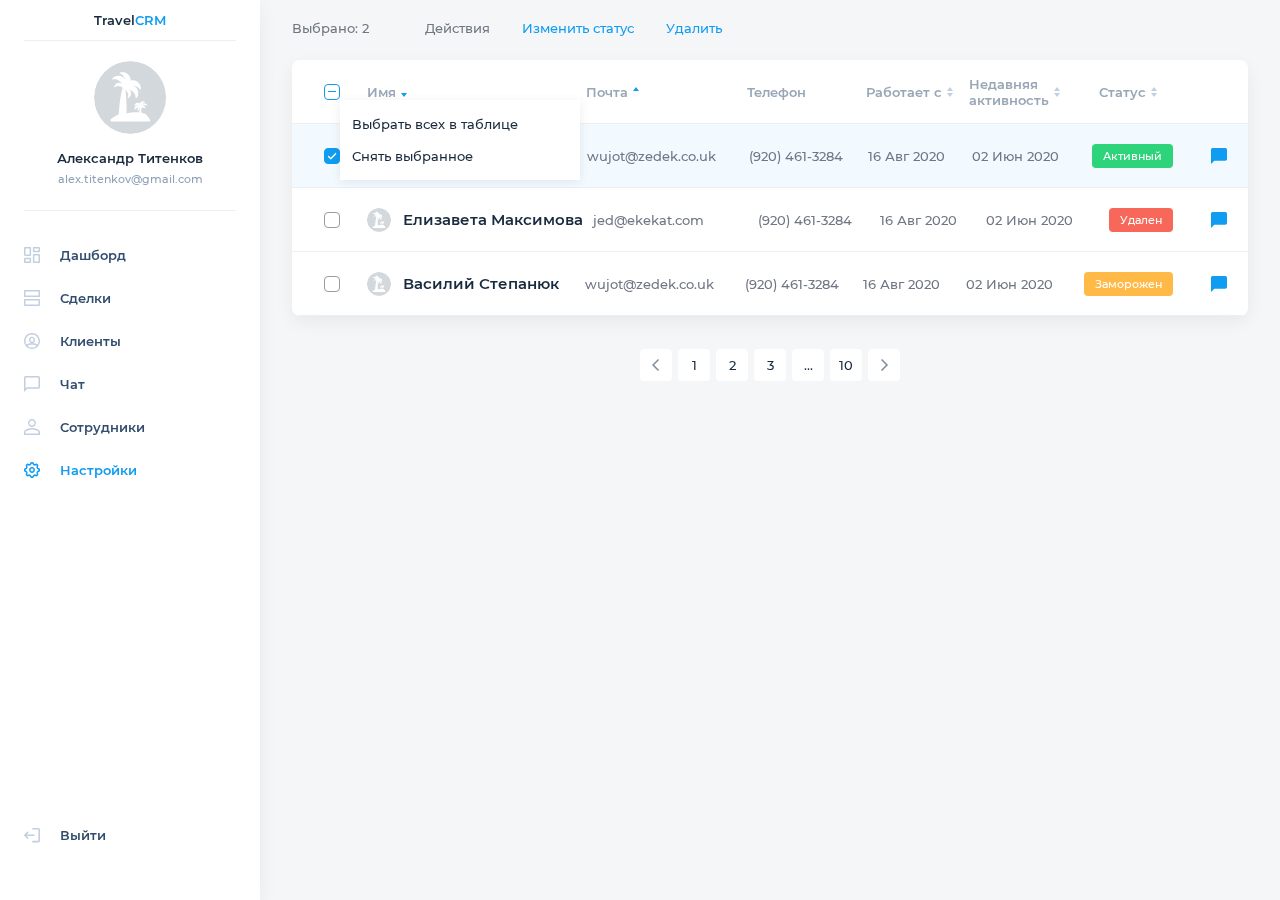
==== contacts.html @ 2c728022 "add page contacts" ====
<!DOCTYPE html>
<html lang="en">

<head>
    <meta charset="UTF-8">
    <meta name="viewport" content="width=device-width, initial-scale=1.0">
    <title>TravelCRM</title>
    <link rel="stylesheet" href="css/style.css">
</head>

<body class="settings__page">
    <aside class="navigation__pan">
        <a href="#" class="logo">Travel<span>CRM</span></a>
        <hr>
        <div class="profile profile__section">
            <img src="img/icon/ava-empty.svg" alt="" class="profile__img">
            <p class="profile__name">Александр Титенков</p>
            <p class="profile__email">alex.titenkov@gmail.com</p>
        </div>
        <hr>
        <ul class="nav__list">
            <li>
                <a href="#">
                    <svg xmlns="http://www.w3.org/2000/svg" width="16" height="16" viewBox="0 0 16 16">
                        <g fill="none" fill-rule="evenodd">
                            <g>
                                <g>
                                    <path d="M0 0H16V16H0z" transform="translate(-24 -246) translate(24 246)" />
                                    <path fill="#C2CFE0" fill-rule="nonzero" d="M14.933 16H9.952c-.59 0-1.067-.478-1.067-1.067V8.181c0-.589.478-1.066 1.067-1.066h4.981c.59 0 1.067.477 1.067 1.066v6.752c0 .59-.478 1.067-1.067 1.067zm-4.554-1.493h4.128V8.608h-4.128v5.899zM6.048 16H1.067C.477 16 0 15.522 0 14.933v-3.2c0-.589.478-1.066 1.067-1.066h4.981c.59 0 1.067.477 1.067 1.066v3.2c0 .59-.478 1.067-1.067 1.067zm-4.555-1.493h4.128V12.16H1.493v2.347zm4.555-5.622H1.067C.477 8.885 0 8.408 0 7.82V1.067C0 .477.478 0 1.067 0h4.981c.59 0 1.067.478 1.067 1.067v6.752c0 .589-.478 1.066-1.067 1.066zM1.493 7.392h4.128V1.493H1.493v5.899zm13.44-2.059H9.952c-.59 0-1.067-.477-1.067-1.066v-3.2C8.885.477 9.363 0 9.952 0h4.981C15.523 0 16 .478 16 1.067v3.2c0 .589-.478 1.066-1.067 1.066zM10.38 3.84h4.128V1.493h-4.128V3.84z" transform="translate(-24 -246) translate(24 246)" />
                                </g>
                            </g>
                        </g>
                    </svg>
                    Дашборд
                </a>
            </li>
            <li>
                <a href="#">
                    <svg xmlns="http://www.w3.org/2000/svg" width="16" height="16" viewBox="0 0 16 16">
                        <g fill="none" fill-rule="evenodd">
                            <g>
                                <g>
                                    <path d="M0 0H16V16H0z" transform="translate(-24 -298) translate(24 298)" />
                                    <path fill="#C2CFE0" fill-rule="nonzero" d="M15.161 16H.84C.376 16 0 15.604 0 15.115V9.78c0-.49.374-.89.839-.896H15.16c.465.006.839.406.839.896v5.334c0 .489-.376.885-.839.885zM1.415 14.507h13.14v-4.128H1.415v4.128zm13.746-7.392H.84C.374 7.109 0 6.709 0 6.219V.885C0 .396.376 0 .839 0H15.16c.463 0 .839.396.839.885V6.22c0 .49-.374.89-.839.896zM1.415 5.62h13.14V1.493H1.415v4.128z" transform="translate(-24 -298) translate(24 298)" />
                                </g>
                            </g>
                        </g>
                    </svg>
                    Сделки
                </a>
            </li>
            <li>
                <a href="#">
                    <svg xmlns="http://www.w3.org/2000/svg" width="16" height="16" viewBox="0 0 16 16">
                        <g fill="none" fill-rule="evenodd">
                            <g>
                                <g>
                                    <path d="M0 0H16V16H0z" transform="translate(-24 -350) translate(24 350)" />
                                    <path fill="#C2CFE0" fill-rule="nonzero" d="M8 0c4.418 0 8 3.582 8 8s-3.582 8-8 8-8-3.582-8-8 3.582-8 8-8zm0 11.636c-2.596 0-4.125.5-4.338 1.266C4.817 13.925 6.336 14.545 8 14.545c1.664 0 3.183-.62 4.338-1.643-.213-.766-1.742-1.266-4.338-1.266zM8 1.455c-3.615 0-6.545 2.93-6.545 6.545 0 1.385.43 2.67 1.164 3.727.819-1.081 2.742-1.545 5.381-1.545 2.639 0 4.562.464 5.38 1.544.735-1.057 1.165-2.341 1.165-3.726 0-3.615-2.93-6.545-6.545-6.545zm0 2.181c1.756 0 2.91 1.398 2.91 3.055 0 2.385-1.297 3.49-2.91 3.49-1.628 0-2.91-1.143-2.91-3.636 0-1.632 1.15-2.909 2.91-2.909zm0 1.455c-.92 0-1.455.593-1.455 1.454 0 1.65.596 2.182 1.455 2.182.857 0 1.455-.51 1.455-2.036 0-.909-.57-1.6-1.455-1.6z" transform="translate(-24 -350) translate(24 350)" />
                                </g>
                            </g>
                        </g>
                    </svg>
                    Клиенты
                </a>
            </li>
            <li>
                <a href="#">
                    <svg width="16px" height="16px" viewBox="0 0 16 16" version="1.1" xmlns="http://www.w3.org/2000/svg" xmlns:xlink="http://www.w3.org/1999/xlink">
                        <title>C5C05BA8-3509-44B8-BD7C-717C8728EC86</title>
                        <g id="Page-1" stroke="none" stroke-width="1" fill="none" fill-rule="evenodd">
                            <g id="Settings-01" transform="translate(-24.000000, -351.000000)">
                                <g id="Group-5" transform="translate(24.000000, 350.000000)">
                                    <g id="Icons-/-Chat" transform="translate(0.000000, 1.000000)">
                                        <rect id="boundary" x="0" y="0" width="16" height="16"></rect>
                                        <path d="M0.000112055209,16 L0.000112055209,1.69420555 C-0.00512164285,1.24332917 0.173171604,0.809369966 0.494762221,0.490530152 C0.816352838,0.171690339 1.25405604,-0.00507783364 1.70882237,0.000111096718 L14.3208085,0.000111096718 C14.7704459,0.00280357781 15.2004836,0.183046211 15.5156376,0.501018439 C15.8307916,0.818990666 16.0050395,1.2484374 15.999889,1.69420555 L15.999889,11.0747333 C15.9890138,11.9880178 15.2420199,12.7242657 14.3208085,12.7295446 L3.28902424,12.7295446 L0.000112055209,16 Z M1.57055471,1.55712059 C1.53401776,1.58894327 1.51556164,1.63651871 1.5211734,1.68441376 L1.5211734,12.3280815 L2.65694349,11.1922347 L14.2911797,11.1922347 C14.374736,11.1923967 14.4439778,11.1280378 14.4491999,11.045358 L14.4491999,1.69420555 C14.4491999,1.60767991 14.3784519,1.53753702 14.2911797,1.53753702 C5.82967421,1.53074585 1.58946587,1.53727371 1.57055471,1.55712059 Z" id="Shape" fill="#C2CFE0" fill-rule="nonzero"></path>
                                    </g>
                                </g>
                            </g>
                        </g>
                    </svg>
                    Чат
                </a>
            </li>
            <li>
                <a href="#">
                    <svg xmlns="http://www.w3.org/2000/svg" width="16" height="16" viewBox="0 0 16 16">
                        <g fill="none" fill-rule="evenodd">
                            <g>
                                <g>
                                    <path d="M0 0H16V16H0z" transform="translate(-24 -402) translate(24 402)" />
                                    <path fill="#C2CFE0" fill-rule="nonzero" d="M15.898 16H0v-2.974c0-.616.306-1.231.917-1.744.51-.513 1.223-.923 2.14-1.23 1.63-.719 3.67-1.026 4.892-1.026 1.223 0 3.261.307 4.994 1.025.917.41 1.63.82 2.14 1.231.611.513.917 1.128.917 1.744V16h-.102zM1.427 14.564H14.47v-1.538c0-.205-.102-.41-.407-.718-.408-.308-.918-.718-1.63-.923-1.53-.616-3.364-.923-4.383-.923-1.121 0-2.854.307-4.382.923-.815.205-1.427.615-1.835.923-.305.205-.407.513-.407.718v1.538zM7.949 8c-2.14 0-3.974-1.744-3.974-4 0-2.256 1.834-4 3.974-4s3.975 1.744 3.975 4c0 2.256-1.835 4-3.975 4zm0-6.564C6.522 1.436 5.401 2.564 5.401 4c0 1.436 1.121 2.564 2.548 2.564S10.497 5.436 10.497 4c0-1.436-1.121-2.564-2.548-2.564z" transform="translate(-24 -402) translate(24 402)" />
                                </g>
                            </g>
                        </g>
                    </svg>
                    Сотрудники
                </a>
            </li>
            <li class="active">
                <a href="#">
                    <svg xmlns="http://www.w3.org/2000/svg" width="16" height="16" viewBox="0 0 16 16">
                        <g fill="none" fill-rule="evenodd">
                            <g>
                                <g>
                                    <path d="M0 0H16V16H0z" transform="translate(-24 -454) translate(24 454)" />
                                    <path fill="#C2CFE0" fill-rule="nonzero" d="M9.15 0l1.053 1.867.59.247 2.063-.567 1.614 1.611-.575 2.064.243.59L16 6.87v2.28l-1.867 1.054-.248.59.568 2.064-1.612 1.612-2.064-.575-.59.244-1.06 1.86h-2.28l-1.053-1.867-.59-.247-2.064.568-1.611-1.612.575-2.063-.244-.59L0 9.126v-2.28l1.867-1.053.247-.59-.567-2.064 1.61-1.61 2.065.575.59-.243L6.868 0h2.28zM8.3 1.455h-.584l-.887 1.56-1.516.626-1.728-.482-.411.411.476 1.733-.634 1.513-1.561.88v.586l1.56.889.624 1.515-.481 1.727.412.413 1.733-.477 1.512.635.882 1.56h.585l.888-1.56 1.515-.624 1.728.481.413-.413-.476-1.732.634-1.514 1.561-.881v-.585l-1.56-.887-.626-1.515.481-1.727-.413-.414-1.733.477-1.513-.634-.88-1.561zM8 5.09c1.606 0 2.909 1.302 2.909 2.909 0 1.606-1.303 2.909-2.91 2.909-1.606 0-2.908-1.303-2.908-2.91C5.09 6.394 6.393 5.092 8 5.092zm0 1.454c-.803 0-1.455.652-1.455 1.455S7.197 9.454 8 9.454 9.454 8.804 9.454 8c0-.803-.65-1.455-1.454-1.455z" transform="translate(-24 -454) translate(24 454)" />
                                </g>
                            </g>
                        </g>
                    </svg>
                    Настройки
                </a>
            </li>
        </ul>
        <a href="#" class="logout__btn">
            <svg xmlns="http://www.w3.org/2000/svg" width="16" height="16" viewBox="0 0 16 16">
                <g fill="none" fill-rule="evenodd">
                    <g>
                        <g>
                            <path d="M0 0H16V16H0z" transform="translate(-24 -700) translate(24 700)" />
                            <path fill="#C2CFE0" fill-rule="nonzero" d="M4.226 4.76c.312.312.312.808 0 1.12L2.706 7.4h7.36c.44 0 .8.36.8.8 0 .44-.36.8-.8.8h-7.36l1.52 1.52c.312.312.312.808 0 1.12-.312.312-.808.312-1.12 0L.234 8.768c-.312-.312-.312-.816 0-1.128l2.872-2.88c.312-.312.808-.312 1.12 0zM14.4 13.8H8.8c-.44 0-.8.36-.8.8 0 .44.36.8.8.8h5.6c.88 0 1.6-.72 1.6-1.6V2.6c0-.88-.72-1.6-1.6-1.6H8.8c-.44 0-.8.36-.8.8 0 .44.36.8.8.8h5.6v11.2z" transform="translate(-24 -700) translate(24 700)" />
                        </g>
                    </g>
                </g>
            </svg>
            Выйти
        </a>
    </aside>
    <main class="contacts__layout ">
    	<!-- Что бы увидеть эту панель нужно добавить класс show -->
    	<div class="action__info show">
    		<p class="action__legend">Выбрано: <span>2</span></p>
    		<p class="action__legend">Действия</p>
    		<a href="#" class="change__status">Изменить статус</a>
    		<a href="#" class="delete">Удалить</a>
    	</div>
    	<div class="contact__table form">
    		<div class="contact__table__header contact__item ">
    			<!-- Кастомизированый чекбокс с тремя состоянимаями:
    			1. Активное - класс selected
    			2. Не активное - дополнительных классов кроме checkbox__custom three_state dropdown нету
    			3. Стреднее - класс middle -->
    			<div for="somebody" class="checkbox__custom  middle three_state dropdown open">
    				<div class="dropdown__toogle">
    					<input type="checkbox" id="somebody" readonly="">
	    				<span class="checkmark" ></span>
    				</div>
    				<ul class="dropdown__list">
    					<li>Выбрать всех в таблице</li>
    					<li>Снять выбранное</li>
    				</ul>
    				
    			</div>
    			<!-- Что бы показать состояние сортировки нужно добавить классы:
    			- для сортировки по убыванию - sort__down
    			- для сортировки по возростанию - sort__upper-->
    			<div class="contact__preview">
    				<p class="contact__preview__name sort__upper">Имя
	    				<svg xmlns="http://www.w3.org/2000/svg" width="16" height="16" viewBox="0 0 16 16">
						    <g fill="none" fill-rule="evenodd">
						        <g>
						            <g>
						                <path d="M0 0H16V16H0z" transform="translate(-432 -72) translate(432 72)"/>
						                <path fill="#C2CFE0" fill-rule="nonzero" d="M8 13L5 9 11 9z" transform="translate(-432 -72) translate(432 72)"/>
						                <path fill="#C2CFE0" fill-rule="nonzero" d="M8 7L5 3 11 3z" transform="translate(-432 -72) translate(432 72) matrix(1 0 0 -1 0 10)"/>
						            </g>
						        </g>
						    </g>
						</svg>
					</p>
    			</div>
    			<!-- Что бы показать состояние сортировки нужно добавить классы:
    			- для сортировки по убыванию - sort__down
    			- для сортировки по возростанию - sort__upper-->
    			<div class="contact__item__mail sort__down">Почта
	    			<svg xmlns="http://www.w3.org/2000/svg" width="16" height="16" viewBox="0 0 16 16">
					    <g fill="none" fill-rule="evenodd">
					        <g>
					            <g>
					                <path d="M0 0H16V16H0z" transform="translate(-432 -72) translate(432 72)"/>
					                <path fill="#C2CFE0" fill-rule="nonzero" d="M8 13L5 9 11 9z" transform="translate(-432 -72) translate(432 72)"/>
					                <path fill="#C2CFE0" fill-rule="nonzero" d="M8 7L5 3 11 3z" transform="translate(-432 -72) translate(432 72) matrix(1 0 0 -1 0 10)"/>
					            </g>
					        </g>
					    </g>
					</svg>
				</div>
    			<div class="contact__item__tel">Телефон</div>

    			<p class="contact__item__start">Работает с
    			<svg xmlns="http://www.w3.org/2000/svg" width="16" height="16" viewBox="0 0 16 16">
				    <g fill="none" fill-rule="evenodd">
				        <g>
				            <g>
				                <path d="M0 0H16V16H0z" transform="translate(-432 -72) translate(432 72)"/>
				                <path fill="#C2CFE0" fill-rule="nonzero" d="M8 13L5 9 11 9z" transform="translate(-432 -72) translate(432 72)"/>
				                <path fill="#C2CFE0" fill-rule="nonzero" d="M8 7L5 3 11 3z" transform="translate(-432 -72) translate(432 72) matrix(1 0 0 -1 0 10)"/>
				            </g>
				        </g>
				    </g>
				</svg>
			</p>
    			<p class="contact__item__last-active">Недавняя <br>активность
    			<svg xmlns="http://www.w3.org/2000/svg" width="16" height="16" viewBox="0 0 16 16">
				    <g fill="none" fill-rule="evenodd">
				        <g>
				            <g>
				                <path d="M0 0H16V16H0z" transform="translate(-432 -72) translate(432 72)"/>
				                <path fill="#C2CFE0" fill-rule="nonzero" d="M8 13L5 9 11 9z" transform="translate(-432 -72) translate(432 72)"/>
				                <path fill="#C2CFE0" fill-rule="nonzero" d="M8 7L5 3 11 3z" transform="translate(-432 -72) translate(432 72) matrix(1 0 0 -1 0 10)"/>
				            </g>
				        </g>
				    </g>
				</svg>
			</p>
    			<p class="contact__item__status ">Статус
    			<svg xmlns="http://www.w3.org/2000/svg" width="16" height="16" viewBox="0 0 16 16">
    <g fill="none" fill-rule="evenodd">
        <g>
            <g>
                <path d="M0 0H16V16H0z" transform="translate(-432 -72) translate(432 72)"/>
                <path fill="#C2CFE0" fill-rule="nonzero" d="M8 13L5 9 11 9z" transform="translate(-432 -72) translate(432 72)"/>
                <path fill="#C2CFE0" fill-rule="nonzero" d="M8 7L5 3 11 3z" transform="translate(-432 -72) translate(432 72) matrix(1 0 0 -1 0 10)"/>
            </g>
        </g>
    </g>
</svg>
</p>

    		</div>
    		<!-- Что бы показать что элемент выбран нужно добавить класс selected -->
    		<div class="contact__item selected">
    			<label for="somebody" class="checkbox__custom">
    				<input type="checkbox" id="somebody"checked>
    				<span class="checkmark" ></span>
    			</label>
    			<div class="contact__preview">
    				<img class="contact__preview__img" src="img/icon/ava-empty.svg" alt="">
    				<p class="contact__preview__name">Василий Степанюк</p>
    			</div>
    			<a href="mailto:#" class="contact__item__mail">wujot@zedek.co.uk</a>
    			<a href="tel:#" class="contact__item__tel">(920) 461-3284</a>

    			<p class="contact__item__start">16 Авг 2020</p>
    			<p class="contact__item__last-active">02 Июн 2020</p>
    			<p class="contact__item__status green">Активный</p>

    			<a href="#"><img src="img/icon/icons-chat-filled.svg" class="contact__item__chat" alt=""></a>
    		</div>
    		<div class="contact__item">
    			<label for="somebody" class="checkbox__custom">
    				<input type="checkbox" id="somebody">
    				<span class="checkmark"></span>
    			</label>
    			<div class="contact__preview">
    				<img class="contact__preview__img" src="img/icon/ava-empty.svg" alt="">
    				<p class="contact__preview__name">Елизавета Максимова</p>
    			</div>
    			<a href="mailto:#" class="contact__item__mail">jed@ekekat.com</a>
    			<a href="tel:#" class="contact__item__tel">(920) 461-3284</a>

    			<p class="contact__item__start">16 Авг 2020</p>
    			<p class="contact__item__last-active">02 Июн 2020</p>
    			<p class="contact__item__status red">Удален</p>

    			<a href="#"><img src="img/icon/icons-chat-filled.svg" class="contact__item__chat" alt=""></a>
    		</div>
    		<div class="contact__item">
    			<label for="somebody" class="checkbox__custom">
    				<input type="checkbox" id="somebody">
    				<span class="checkmark"></span>
    			</label>
    			<div class="contact__preview">
    				<img class="contact__preview__img" src="img/icon/ava-empty.svg" alt="">
    				<p class="contact__preview__name">Василий Степанюк</p>
    			</div>
    			<a href="mailto:#" class="contact__item__mail">wujot@zedek.co.uk</a>
    			<a href="tel:#" class="contact__item__tel">(920) 461-3284</a>

    			<p class="contact__item__start">16 Авг 2020</p>
    			<p class="contact__item__last-active ">02 Июн 2020</p>
    			<p class="contact__item__status yellow">Заморожен</p>

    			<a href="#"><img src="img/icon/icons-chat-filled.svg" class="contact__item__chat" alt=""></a>
    		</div>

    		
    	</div>
    	<div class="pagination__section">
			<ul>
				<li class="controls"><a href="#"><img src="img/icon/arrows-left.svg" alt=""></a></li>
				<li><a href="#">1</a></li>
				<li><a href="#">2</a></li>
				<li><a href="#">3</a></li>
				<li><a href="#">...</a></li>
				<li><a href="#">10</a></li>
				<li class="controls"><a href="#"><img src="img/icon/arrows-right.svg" alt=""></a></li>
			</ul>
		</div>
    </main>
    <div class="popup__edit__name w-400 popup ">
        <img src="img/icon/icons-close.svg" class="close__icon" alt="">
        <form action="" method="" class="form">
            <h2 class="popup__title">Редактировать название</h2>
            <div class="input__wrapp">
                <input type="text" id="sectionName" class="filled" value="Заморожено">
                <label for="sectionName">Название</label>
            </div>
            <div class="btn__section flex">
                <div class="outline__btn">Отменить</div>
                <input type="submit" class="" value="Сохранить">
            </div>
        </form>
    </div>
    <div class="popup__add__section w-400 popup ">
        <img src="img/icon/icons-close.svg" class="close__icon" alt="">
        <form action="" method="" class="form">
            <h2 class="popup__title">Добавить новый раздел</h2>
            <div class="input__wrapp">
                <input type="text" id="addSection">
                <label for="addSection">Название</label>
            </div>
            <div class="btn__section flex">
                <div class="outline__btn">Отменить</div>
                <input type="submit" class="" value="Сохранить">
            </div>
        </form>
    </div>
    <div class="popup__remove__section w-400 popup ">
        <img src="img/icon/icons-close.svg" class="close__icon" alt="">
        <form action="" method="" class="form">
            <h2 class="popup__title">Добавить новый раздел</h2>
            <p class="warning__text">Удалить раздел и все сделки в нём?<br>
                Внимание! Это действие необратимо</p>
            <div class="btn__section flex">
                <div class="outline__btn">Отменить</div>
                <input type="submit" class="" value="Сохранить">
            </div>
        </form>
    </div>
    <div class="popup__back ">
    </div>
</body>

</html>
---- css/style.css ----
@font-face{font-family:Montserrat;src:url(Montserrat-Light.eot);src:local('Montserrat Light'),local('Montserrat-Light'),url(../font/montserrat/Montserrat-Light.eot?#iefix) format('embedded-opentype'),url(../font/montserrat/Montserrat-Light.woff) format('woff'),url(../font/montserrat/Montserrat-Light.ttf) format('truetype');font-weight:300;font-style:normal}@font-face{font-family:Montserrat;src:url(Montserrat-Thin.eot);src:local('Montserrat Thin'),local('Montserrat-Thin'),url(../font/montserrat/Montserrat-Thin.eot?#iefix) format('embedded-opentype'),url(../font/montserrat/Montserrat-Thin.woff) format('woff'),url(../font/montserrat/Montserrat-Thin.ttf) format('truetype');font-weight:100;font-style:normal}@font-face{font-family:Montserrat;src:url(Montserrat-SemiBold.eot);src:local('Montserrat SemiBold'),local('Montserrat-SemiBold'),url(../font/montserrat/Montserrat-SemiBold.eot?#iefix) format('embedded-opentype'),url(../font/montserrat/Montserrat-SemiBold.woff) format('woff'),url(../font/montserrat/Montserrat-SemiBold.ttf) format('truetype');font-weight:600;font-style:normal}@font-face{font-family:Montserrat;src:url(Montserrat-ExtraLight.eot);src:local('Montserrat ExtraLight'),local('Montserrat-ExtraLight'),url(../font/montserrat/Montserrat-ExtraLight.eot?#iefix) format('embedded-opentype'),url(../font/montserrat/Montserrat-ExtraLight.woff) format('woff'),url(../font/montserrat/Montserrat-ExtraLight.ttf) format('truetype');font-weight:200;font-style:normal}@font-face{font-family:Montserrat;src:url(Montserrat-Bold.eot);src:local('Montserrat Bold'),local('Montserrat-Bold'),url(../font/montserrat/Montserrat-Bold.eot?#iefix) format('embedded-opentype'),url(../font/montserrat/Montserrat-Bold.woff) format('woff'),url(../font/montserrat/Montserrat-Bold.ttf) format('truetype');font-weight:700;font-style:normal}@font-face{font-family:Montserrat;src:url(Montserrat-Regular.eot);src:local('Montserrat Regular'),local('Montserrat-Regular'),url(../font/montserrat/Montserrat-Regular.eot?#iefix) format('embedded-opentype'),url(../font/montserrat/Montserrat-Regular.woff) format('woff'),url(../font/montserrat/Montserrat-Regular.ttf) format('truetype');font-weight:400;font-style:normal}@font-face{font-family:Montserrat;src:url(Montserrat-Medium.eot);src:local('Montserrat Medium'),local('Montserrat-Medium'),url(../font/montserrat/Montserrat-Medium.eot?#iefix) format('embedded-opentype'),url(../font/montserrat/Montserrat-Medium.woff) format('woff'),url(../font/montserrat/Montserrat-Medium.ttf) format('truetype');font-weight:500;font-style:normal}@font-face{font-family:Montserrat;src:url(Montserrat-ExtraBold.eot);src:local('Montserrat ExtraBold'),local('Montserrat-ExtraBold'),url(../font/montserrat/Montserrat-ExtraBold.eot?#iefix) format('embedded-opentype'),url(../font/montserrat/Montserrat-ExtraBold.woff) format('woff'),url(../font/montserrat/Montserrat-ExtraBold.ttf) format('truetype');font-weight:800;font-style:normal}@font-face{font-family:Montserrat;src:url(Montserrat-Black.eot);src:local('Montserrat Black'),local('Montserrat-Black'),url(../font/montserrat/Montserrat-Black.eot?#iefix) format('embedded-opentype'),url(../font/montserrat/Montserrat-Black.woff) format('woff'),url(../font/montserrat/Montserrat-Black.ttf) format('truetype');font-weight:900;font-style:normal}.font-100{font-family:Montserrat,Arial,sans-serif;font-weight:100}.font-200{font-family:Montserrat,Arial,sans-serif;font-weight:200}.font-300{font-family:Montserrat,Arial,sans-serif;font-weight:300}.font-400{font-family:Montserrat,Arial,sans-serif;font-weight:400}.font-500{font-family:Montserrat,Arial,sans-serif;font-weight:500}.font-600{font-family:Montserrat,Arial,sans-serif;font-weight:600}.font-700{font-family:Montserrat,Arial,sans-serif;font-weight:700}.font-800{font-family:Montserrat,Arial,sans-serif;font-weight:800}.font-900{font-family:Montserrat,Arial,sans-serif;font-weight:900}*{margin:0;padding:0;border:0;box-sizing:border-box}body{font-family:Montserrat,Arial,sans-serif;font-weight:400}a{text-decoration:none;transition:.3s all ease-in-out}a:hover{text-decoration:none;transition:.3s all ease-in-out}.login__section{display:flex}.login__section .aside__img{width:61%;height:100vh;object-fit:cover}.flex{display:flex}.logo{display:block;font-family:Montserrat,Arial,sans-serif;font-weight:600;font-size:18px;line-height:normal;letter-spacing:normal;text-align:center;color:#192a3e}.logo span{text-transform:uppercase;color:#109cf1}.title__h2{font-family:Montserrat,Arial,sans-serif;font-weight:600;font-size:15px;line-height:1.67;letter-spacing:normal;text-align:center;color:#334d6e}.form__login{padding-right:120px;margin-left:auto;height:100vh;overflow-y:auto;width:calc(320px + 120px);padding-top:40px}.form__login .logo{margin-bottom:40px}.form__login .title__h2{width:80%;margin:0 auto;margin-bottom:48px}.additional__func{margin-top:64px}.additional__func p{margin-bottom:24px;font-family:Montserrat,Arial,sans-serif;font-weight:600;font-size:15px;line-height:1.67;letter-spacing:normal;text-align:center;color:#192a3e}.form .input__wrapp{position:relative}.form .gap--bottom{margin-bottom:30px}.form .gap--left{margin-left:40px}.form .w-200{width:200px}.form .w-320{width:320px}.form .w-170{width:170px}.form label:not(.checkbox__custom){display:block;font-family:Montserrat,Arial,sans-serif;font-weight:500;font-size:11px;line-height:normal;letter-spacing:normal;color:#818e9b;margin-bottom:1px;position:absolute;top:50%;transition:.3s all ease-in-out;transform:translateY(-50%)}.form input,.form textarea{display:block;width:100%;padding:8px 0;border-bottom:1px solid #d3d8dd;font-family:Montserrat,Arial,sans-serif;font-weight:500;font-size:13px;line-height:normal;letter-spacing:normal;color:#192a3e;background:#fff}.form input.filled~label,.form textarea.filled~label{transform:translateY(0);top:-14px;transition:.3s all ease-in-out}.form input:active,.form input:focus,.form textarea:active,.form textarea:focus{outline:0;border-bottom:1px solid #818e9b}.form input:active~label,.form input:focus~label,.form textarea:active~label,.form textarea:focus~label{transform:translateY(0);top:-14px;transition:.3s all ease-in-out;color:#109cf1}.form textarea{min-height:68px}.form [type=submit]{background:#109cf1;height:40px;padding:12px;border-radius:4px;box-shadow:0 4px 10px 0 rgba(16,156,241,.24);cursor:pointer;transition:.3s all ease-in-out;font-family:Montserrat,Arial,sans-serif;font-size:13px;font-weight:600;line-height:normal;letter-spacing:normal;text-align:center;color:#fff;margin-top:55px}.form [type=submit]:hover{transition:.3s all ease-in-out;background-color:#34aff9}.form .outline__btn{padding:12px 24px;height:40px;border-radius:4px;border:solid 1px #109cf1;background-color:#fff;font-family:Montserrat,Arial,sans-serif;font-weight:600;margin-top:55px;font-size:13px;line-height:normal;letter-spacing:normal;text-align:center;color:#109cf1;display:block;transition:.3s all ease-in-out;cursor:pointer}.form .outline__btn:hover{background:#e9f6fe;transition:.3s all ease-in-out}.form .submit__action[type=submit]{margin-left:auto;display:block;margin-top:0}.form .file__input{width:100%;height:284px;border:dashed 1px #99a6b6;background-color:#fff;position:relative;align-items:center;justify-content:center}.form .file__input input{position:absolute;height:100%;width:100%;opacity:0;cursor:pointer}.form .file__input img{width:64px;height:64px;display:block;margin:0 auto;margin-bottom:40px}.form .file__input p{font-family:Montserrat,Arial,sans-serif;font-weight:500;font-size:13px;line-height:normal;letter-spacing:normal;color:#99a6b6}.form .checkbox__custom,.form .radio__custom{position:relative;display:flex;font-family:Montserrat,Arial,sans-serif;font-weight:500;font-size:13px;line-height:normal;letter-spacing:normal;color:#192a3e;margin-right:40px}.form .checkbox__custom:last-child,.form .radio__custom:last-child{margin-right:0}.form .checkbox__custom .checkmark,.form .radio__custom .checkmark{width:16px;height:16px;border:solid 1.4px #9a9ea0;background-color:#fff;border-radius:50%;margin-right:12px;display:flex;align-items:center;justify-content:center}.form .checkbox__custom .checkmark:before,.form .radio__custom .checkmark:before{content:'';width:10px;height:10px;display:block;background:#fff;border-radius:50%;transition:.3s all ease-in-out}.form .checkbox__custom input,.form .radio__custom input{position:absolute;top:0;right:0;width:0;height:0;opacity:0;pointer-events:none}.form .checkbox__custom input:checked~.checkmark,.form .radio__custom input:checked~.checkmark{border:solid 1.4px #109cf1}.form .checkbox__custom input:checked~.checkmark:before,.form .radio__custom input:checked~.checkmark:before{transition:.3s all ease-in-out;background:#109cf1}.form .checkbox__custom{cursor:pointer}.form .checkbox__custom .checkmark{border-radius:4px}.form .checkbox__custom .checkmark:before{content:'';width:10px;height:10px;background:transparent url(../img/icon/icons-tick.svg) center center no-repeat;background-size:cover}.form .checkbox__custom input:checked~.checkmark{background:#109cf1}.form .checkbox__custom input:checked~.checkmark:before{background:transparent url(../img/icon/icons-tick.svg) center center no-repeat;background-size:cover}.form .warning__text{font-family:Montserrat,Arial,sans-serif;font-weight:500;font-size:13px;line-height:2.31;letter-spacing:normal;text-align:center;color:#192a3e}.settings__page{background:#f5f6f8;display:flex}.contacts__layout,.dasboard__layout,.deal__layout,.main__section{padding:40px 32px 32px 32px;width:calc(100% - 260px);height:100vh}.navigation__pan{width:260px;background:#fff;height:100vh;padding:12px 24px;position:relative;box-shadow:0 6px 18px 0 rgba(0,0,0,.06)}.navigation__pan .logo{font-size:13px;margin-bottom:12px}.navigation__pan hr{width:100%;height:1px;margin:0;background:#ebeff2}.navigation__pan .logout__btn{display:flex;align-items:center;height:20px;font-family:Montserrat,Arial,sans-serif;font-weight:600;font-size:13px;line-height:normal;letter-spacing:normal;color:#334d6e;transition:.3s all ease-in-out;position:absolute;left:24px;bottom:55px;width:100%}.navigation__pan .logout__btn svg{width:16px;height:16px;margin-right:20px}.navigation__pan .logout__btn svg path[fill]{transition:.3s all ease-in-out}.navigation__pan .logout__btn:hover svg path[fill]{fill:#2f4f75;transition:.3s all ease-in-out}.profile__section{padding-top:20px;padding-bottom:24px}.profile__img{width:72px;height:73px;object-fit:cover;border-radius:50%;overflow:hidden;display:block;margin:0 auto;margin-bottom:16px}.profile__name{font-family:Montserrat,Arial,sans-serif;font-weight:600;font-size:13px;line-height:normal;letter-spacing:normal;color:#192a3e;text-align:center;margin-bottom:6px}.profile__email{font-family:Montserrat,Arial,sans-serif;font-weight:500;font-size:11px;line-height:normal;letter-spacing:normal;text-align:center;color:#90a0b7}.nav__list{margin-top:22px}.nav__list li{list-style-type:none}.nav__list li:hover a{color:#88cef8;transition:.3s all ease-in-out}.nav__list li:hover svg path[fill]{fill:#88cef8;transition:.3s all ease-in-out}.nav__list li a{display:flex;height:43px;align-items:center;font-family:Montserrat,Arial,sans-serif;font-weight:600;font-size:13px;line-height:normal;letter-spacing:normal;color:#334d6e;transition:.3s all ease-in-out}.nav__list li svg{width:16px;height:16px;margin-right:20px}.nav__list li svg path[fill]{transition:.3s all ease-in-out}.nav__list li.active a{color:#109cf1}.nav__list li.active svg path[fill]{fill:#109cf1;transition:.3s all ease-in-out}.settings__main{display:flex}.account__settings__section{width:255px;border-radius:8px;box-shadow:0 6px 18px 0 rgba(0,0,0,.06);background-color:#fff;margin-right:32px}.settings{border-bottom:1px solid #ebeff2}.settings__header{display:flex;align-items:center;padding:17px 19px;border-bottom:1px solid #ebeff2}.settings__header img{width:20px;height:20px;margin-right:18px}.settings__title{font-family:Montserrat,Arial,sans-serif;font-weight:500;font-size:13px;line-height:normal;letter-spacing:normal;color:#192a3e;margin-bottom:2px}.settings__legend{font-family:Montserrat,Arial,sans-serif;font-weight:500;font-size:10px;line-height:normal;letter-spacing:normal;color:#707683}.settings__footer{padding-left:56px}.settings__list li{border-bottom:1px solid #ebeff2;list-style-type:none;border-right:4px solid transparent}.settings__list li:last-child{border-bottom:unset}.settings__list li a{font-family:Montserrat,Arial,sans-serif;font-size:13px;font-weight:500;line-height:normal;letter-spacing:normal;color:#99a6b6;transition:.3s all ease-in-out;height:64px;display:flex;align-items:center}.settings__list li:hover a{color:#58baf5;transition:.3s all ease-in-out}.settings__list li.active{border-right:4px solid #109cf1}.settings__list li.active a{color:#109cf1}.settings:last-child{border-bottom:unset}.settings:last-child .settings__list li:last-child{border-bottom:1px solid #ebeff2}.general__settings{border-radius:8px;box-shadow:0 6px 18px 0 rgba(0,0,0,.06);background-color:#fff;flex-grow:1;width:auto}.general__settings .item__footer{padding:0 24px}.item__header{border-bottom:1px solid #ebeff2;padding:21px 24px;align-items:center;justify-content:space-between}.item__header__title{font-family:Montserrat,Arial,sans-serif;font-size:18px;font-weight:500;line-height:normal;letter-spacing:normal;color:#192a3e}.item__header .create__btn{display:flex;cursor:pointer;font-family:Montserrat,Arial,sans-serif;font-size:13px;font-weight:600;line-height:normal;letter-spacing:normal;color:#109cf1;transition:.3s all ease-in-out}.item__header .create__btn img{width:16px;height:16px;margin-left:6px}.item__header .create__btn:hover{opacity:.7;transition:.3s all ease-in-out}.item__subtitle{font-family:Montserrat,Arial,sans-serif;font-weight:600;font-size:16px;line-height:normal;letter-spacing:normal;color:#192a3e}.general__settings__form .item__subtitle{margin-bottom:60px}.general__settings__form .gap--bottom{margin-bottom:42px}.general__settings__form fieldset{border-right:1px solid #ebeff2;padding-top:34px;width:50%;margin-right:40px;padding-right:40px;width:calc(320px + 40px);flex-shrink:0}.general__settings__form fieldset:last-child{border:unset;width:320px;margin-right:0;padding-right:0}.profile__img__select .item__footer{padding-top:32px}.profile__settings__form .item__footer{padding-top:24px}.profile__settings__form form{width:320px}.tag__title{font-family:Montserrat,Arial,sans-serif;font-weight:600;font-size:16px;line-height:normal;letter-spacing:normal;color:#192a3e;margin-bottom:16px}.tag__title__count{color:#99a6b6;margin-left:16px}.tag__section{padding-bottom:24px;border-bottom:1px solid #ebeff2;margin-bottom:24px}.tag__section:last-of-type{margin-bottom:40px}.tag__item{display:flex;align-items:center;margin-right:64px;flex-shrink:0}.tag__item .tag__name{min-width:74px;height:24px;padding:5px 10px 5px 11px;border-radius:4px;display:block;font-family:Montserrat,Arial,sans-serif;font-weight:500;font-size:11px;line-height:normal;letter-spacing:normal;text-align:center;color:#fff;flex-shrink:0}.tag__item.green .tag__name{background-color:#2ed47a}.tag__item.yellow .tag__name{background-color:#ffb946}.tag__item.red .tag__name{background-color:#f7685b}.tag__edit,.tag__remove{margin-left:16px;width:16px;cursor:pointer;transition:.3s all ease-in-out;flex-shrink:0}.tag__edit:hover,.tag__remove:hover{opacity:.6;transition:.3s all ease-in-out}.popup__create__tag{width:400px;padding:52px 40px 40px 40px;border-radius:8px;box-shadow:0 6px 18px 0 rgba(0,0,0,.06);background-color:#fff}.popup__create__tag .labels__block{margin-bottom:32px;padding-top:20px}.popup__create__tag .labels__block label{cursor:pointer}.popup__create__tag .color__select .flex{justify-content:space-between;align-items:center}.popup__create__tag .color__select label{top:0;position:relative;transform:unset;margin-bottom:9px}.popup__create__tag .color__select .tag__color{width:35px;height:35px;display:flex;justify-content:space-between;align-items:center;margin-bottom:0;position:relative}.popup__create__tag .color__select .tag__color .checkmark{width:24px;height:24px;border-radius:50%;background:red;transition:.3s all ease-in-out;cursor:pointer;margin-bottom:0;display:block}.popup__create__tag .color__select .tag__color:nth-child(1) .checkmark{background:#109cf1}.popup__create__tag .color__select .tag__color:nth-child(2) .checkmark{background:#2ed47a}.popup__create__tag .color__select .tag__color:nth-child(3) .checkmark{background:#ff3c5f}.popup__create__tag .color__select .tag__color:nth-child(4) .checkmark{background:#ffb946}.popup__create__tag .color__select .tag__color:nth-child(5) .checkmark{background:#885af8}.popup__create__tag .color__select .tag__color:nth-child(6) .checkmark{background:#99a6b6}.popup__create__tag .color__select .tag__color:nth-child(7) .checkmark{background:#475bff}.popup__create__tag .color__select .tag__color:nth-child(8) .checkmark{background:#ea67d0}.popup__create__tag .color__select .tag__color input{position:absolute;top:0;left:0;width:0;height:0;pointer-events:none;opacity:0}.popup__create__tag .color__select .tag__color input:checked~.checkmark{width:35px;height:35px;margin-left:-5.5px}.popup{position:fixed;top:-1000vh;left:0;right:0;margin:0 auto;transition:.3s all ease-in-out;padding:52px 40px 40px 40px;border-radius:8px;box-shadow:0 6px 18px 0 rgba(0,0,0,.06);background-color:#fff}.popup .popup__title{font-family:Montserrat,Arial,sans-serif;font-weight:600;font-size:15px;line-height:normal;letter-spacing:normal;color:#192a3e;text-align:center;margin-bottom:45px}.popup.w-400{width:400px}.popup.show{top:10%;z-index:9999;transition:.3s all ease-in-out}.popup .close__icon{display:block;width:24px;height:24px;margin-left:auto;cursor:pointer;margin-top:calc(-24px - 16px);margin-right:-24px}.popup .btn__section{justify-content:space-between}.popup .btn__section .outline__btn,.popup .btn__section input[type=submit]{width:calc((100% - 32px)/ 2)}.popup__back{width:100vw;height:100vh;background:#192a3e;opacity:.5;position:fixed;z-index:999;display:block;opacity:0;z-index:-1000;pointer-events:none}.popup__back.show{opacity:.6;z-index:999}.chat__contacts__list{width:385px;background:#fff;border-radius:8px;box-shadow:0 6px 18px 0 rgba(0,0,0,.06);background-color:#fff;margin-right:24px;flex-shrink:0;overflow-y:auto;height:100%}.chat__preview{position:relative;height:72px;border-bottom:1px solid #ebeff2;border-right:4px solid transparent}.chat__preview.opened{border-right:4px solid #109cf1}.chat__preview.opened .contact__img{border:1px solid #109cf1}.contact__img{margin-right:10px;flex-shrink:0;width:27px;height:27px;border:1px solid transparent;padding:2px;border-radius:50%}.contact__img img{width:100%;object-fit:cover;height:100%}.contact__name{font-family:Montserrat,Arial,sans-serif;font-weight:600;font-size:15px;line-height:normal;letter-spacing:normal;color:#192a3e;margin-bottom:4px}.contact .text__message,.contact__message{font-family:Montserrat,Arial,sans-serif;font-weight:500;font-size:13px;line-height:normal;letter-spacing:normal;color:#707683;max-width:275px;text-overflow:ellipsis;white-space:nowrap;overflow:hidden;display:block}.contact .chat__date{position:absolute;font-family:Montserrat,Arial,sans-serif;font-weight:500;font-size:10px;line-height:normal;letter-spacing:normal;text-align:right;color:#334d6e;top:20px;right:12px}.contact.chat__preview{padding:16px 14px;align-items:center}.contact .message__count{width:16px;height:16px;font-family:Montserrat,Arial,sans-serif;font-weight:600;border-radius:4px;background-color:#109cf1;font-size:8px;display:flex;align-items:center;justify-content:center;line-height:normal;letter-spacing:normal;text-align:center;color:#fff;position:absolute;bottom:16px;right:12px}.contact .texting__message{display:none}.draft__message span{font-family:Montserrat,Arial,sans-serif;font-weight:500;font-size:13px;line-height:normal;letter-spacing:normal;color:#99a6b6;margin-right:5px}.draft__icon{width:16px;height:16px;position:absolute;bottom:16px;right:12px}.texting .contact__message{display:none}.texting .texting__message{display:block;font-size:13px;font-family:Montserrat,Arial,sans-serif;font-weight:500;font-style:italic;line-height:normal;letter-spacing:normal;color:#99a6b6}.main__chat{height:100%;width:auto;flex-grow:1;background:#fff;border-radius:8px;box-shadow:0 6px 18px 0 rgba(0,0,0,.06);background-color:#fff}.main__chat .chat__header{display:flex;align-items:center;padding:24px;border-bottom:1px solid #ebeff2;height:72px}.main__chat .chat__header__img{width:24px;height:24px;border-radius:50%;margin-right:15px;flex-shrink:0}.main__chat .chat__header__name{font-family:Montserrat,Arial,sans-serif;font-weight:600;font-size:15px;line-height:normal;letter-spacing:normal;color:#192a3e;display:flex;align-items:center}.main__chat .chat__header__name:after{content:'';display:inline-block;width:6px;height:6px;border-radius:50%;background:#f7685b;margin-left:14px}.main__chat .chat__header__name.online:after{background:#2ed47a}.chat__main{padding:0 24px;overflow-y:auto;max-height:calc(100% - 72px - 64px);box-sizing:border-box;display:grid;align-items:flex-end;padding-bottom:34px;padding-top:34px}.sender__message{width:525px;margin-bottom:40px}.sender__message:last-child{margin-bottom:0}.sender__message--header{display:flex;align-items:center;padding-bottom:12px}.sender__message__img{width:16px;height:16px;border-radius:50%;margin-right:12px}.sender__message__name{font-family:Montserrat,Arial,sans-serif;font-weight:500;font-size:13px;line-height:normal;letter-spacing:normal;color:#192a3e}.sender__message__time{font-family:Montserrat,Arial,sans-serif;font-weight:500;font-size:10px;line-height:normal;letter-spacing:normal;text-align:right;color:#90a0b7;margin-left:auto}.sender__message--footer{padding:16px 20px 16px 24px;border-radius:0 8px 8px 8px}.sender__message--footer p{font-family:Montserrat,Arial,sans-serif;font-weight:500;font-size:13px;line-height:1.38;letter-spacing:normal}.sender__message.interlocutor__message .sender__message--footer{background:#109cf1}.sender__message.interlocutor__message .sender__message--footer p{color:#fff}.sender__message.own__message{margin-left:auto}.sender__message.own__message .sender__message--header{justify-content:flex-end}.sender__message.own__message .sender__message__time{margin-left:12px}.sender__message.own__message .sender__message--footer{border:solid 1px #e4e9ee;border-radius:8px 0 8px 8px;background:#fff}.sender__message.texting__message{display:none}.sender__message.texting__message.texting__message{display:block}.sender__message.texting__message .texting__text{margin-left:15px;font-family:Montserrat,Arial,sans-serif;font-weight:500;font-size:13px;font-style:italic;line-height:normal;letter-spacing:normal;color:#99a6b6}.input__field__block{min-height:64px;background:#fff;width:100%;border-top:1px solid #ebeff2}.input__field__block form{align-items:flex-end}.input__field__block .add__file__field{height:64px;width:64px;border-right:1px solid #ebeff2;display:flex;align-items:center;justify-content:center;position:relative}.input__field__block .add__file__field input{position:absolute;top:0;left:0;width:100%;height:100%;opacity:0;cursor:pointer}.input__field__block .input__field{width:calc(100% - 64px - 64px - 1px)}.input__field__block .input__field input{width:100%;height:64px;padding:23px 16px;font-family:Montserrat,Arial,sans-serif;font-weight:500;font-size:13px;line-height:normal;letter-spacing:normal;color:#192a3e}.input__field__block .input__field input:active,.input__field__block .input__field input:focus{outline:0}.input__field__block button{width:64px;height:64px;background:#109cf1;display:flex;align-items:center;justify-content:center;cursor:pointer;transition:.3s all ease-in-out}.input__field__block button:hover{background:#28a6f2;transition:.3s all ease-in-out}.dropdown{position:relative}.dropdown__toogle{position:relative}.dropdown__toogle .dropdown__arr{width:16px;height:16px;position:absolute;right:0;transition:.3s all ease-in-out;bottom:8px}.dropdown__list{position:absolute;max-height:0;overflow:hidden;opacity:0;z-index:-100;top:100%;left:0;width:100%;padding:8px 0;box-shadow:0 2px 10px 0 rgba(0,0,0,.08);transition:.3s all ease-in-out;background-color:#fff}.dropdown__list li{list-style-type:unset;padding:8px 12px;display:flex;align-items:center;cursor:pointer;transition:.3s all ease-in-out;font-family:Montserrat,Arial,sans-serif;font-weight:500;font-size:13px;line-height:normal;letter-spacing:normal;color:#192a3e}.dropdown__list li:hover{background:#f2f9ff;transition:.3s all ease-in-out}.dropdown__list li img{width:24px;height:24px;margin-right:12px}.dropdown__list li .priority__circle{width:16px;height:16px;margin-right:20px;position:unset}.dropdown.open .dropdown__list{z-index:99;max-height:500px;overflow-y:auto;transition:.3s all ease-in-out;opacity:1}.dropdown.open .dropdown__toogle .dropdown__arr{transition:.3s all ease-in-out;transform:rotate(180deg)}.dropdown__additional .executor__img{width:24px;height:24px;margin-right:12px;position:absolute;left:0;bottom:5px}.dropdown__additional input{padding-left:36px;cursor:pointer}.dropdown .priority__circle{width:16px;height:16px;margin-right:20px;position:absolute;left:0;bottom:9px;border-radius:50%}.taskboard{width:calc(100% - 260px);height:100vh}.taskboard .create__task{width:170px;height:40px;padding:12px;border-radius:4px;box-shadow:0 4px 10px 0 rgba(16,156,241,.24);background-color:#109cf1;font-family:Montserrat,Arial,sans-serif;font-weight:600;font-size:13px;line-height:normal;letter-spacing:normal;text-align:center;color:#fff;display:block;margin-top:24px;margin-right:calc(24px + (100vw - 1440px)/ 2);margin-left:auto;margin-bottom:24px}.taskboard hr{width:100%;height:1px;background:#ebeff2}.taskboard__layout{padding:20px 24px;height:calc(100% - 88px);overflow-y:auto;padding-top:0}.tasks__column{width:320px;margin-right:56px;padding-bottom:70px}.tasks__column:last-child{margin-right:0}.tasks__column .column__header{align-items:center;padding-bottom:21px;background:#f5f6f8;padding-top:24px}.tasks__column .column__header h2{font-family:Montserrat,Arial,sans-serif;font-weight:600;font-size:15px;line-height:normal;letter-spacing:normal;color:#192a3e;padding-right:20px;border-right:1px solid #ebeff2;display:inline}.tasks__column .column__header h2 span{color:#99a6b6;margin-left:10px}.tasks__column .column__control{width:16px;height:16px;margin-left:16px;cursor:pointer}.tasks__column .btn__add__task{width:24px;height:24px;background:#109cf1;border-radius:50%;display:flex;align-items:center;cursor:pointer;justify-content:center;transition:.3s all ease-in-out;margin-left:auto;margin-right:calc(-16px - 24px)}.tasks__column .btn__add__task:hover{background:#40b0f4;transition:.3s all ease-in-out}.tasks__column .btn__add__task img{width:12px;height:12px}.task{padding:16px 20px 20px 24px;background:#fff;position:relative;border-radius:0 8px 8px 0;box-shadow:0 2px 10px 0 rgba(0,0,0,.08);background-color:#fff;border-left:4px solid #2ed47a;cursor:pointer;margin-bottom:20px}.task__dnd{border:dashed 1px #d7dbdf;border-radius:8px;background-color:#fcfcfc;height:120px;display:none}.task__dnd.show{display:block}.task .remove__icon{width:16px;height:16px;position:absolute;top:12px;right:12px;opacity:0;transition:.3s all ease-in-out}.task:hover .remove__icon{transition:.3s all ease-in-out;opacity:1}.task.green{border-left:4px solid #2ed47a;background:unset}.task.yellow{border-left:4px solid #ffb946;background:unset}.task.red{border-left:4px solid #f7685b;background:unset}.task .task__title{font-family:Montserrat,Arial,sans-serif;font-weight:600;font-size:15px;line-height:normal;letter-spacing:normal;color:#192a3e;margin-bottom:12px}.task__deadline{font-family:Montserrat,Arial,sans-serif;font-weight:500;font-size:13px;line-height:normal;margin-bottom:19px;letter-spacing:normal;color:#99a6b6}.task__deadline span{margin-left:8px;color:#707683}.task__executor{align-items:center}.task__executor .executor__img{width:24px;height:24px;border-radius:50%;margin-right:12px}.task__executor .executor__name{font-family:Montserrat,Arial,sans-serif;font-weight:500;font-size:13px;line-height:normal;letter-spacing:normal;color:#707683}.task .price{position:absolute;font-family:Montserrat,Arial,sans-serif;font-weight:500;font-size:13px;line-height:normal;letter-spacing:normal;text-align:right;color:#707683;right:20px;bottom:24px}.return__btn{display:flex;align-items:center;font-family:Montserrat,Arial,sans-serif;font-weight:500;font-size:13px;line-height:normal;letter-spacing:normal;color:#707683;margin-bottom:24px}.return__btn:hover{color:#109cf1}.return__btn img{width:16px;height:16px;margin-right:8px}.deal__layout{padding:44px 32px 32px 32px;overflow-y:auto;padding-bottom:130px}.deal__form{border-radius:8px;box-shadow:0 6px 18px 0 rgba(0,0,0,.06);background-color:#fff;position:relative}.deal__form .gap--bottom{margin-bottom:42px}.deal__form fieldset{padding-top:35px;padding-left:24px;flex-shrink:0;padding-bottom:40px}.deal__form fieldset:first-child{width:calc(320px + 2*24px);border-right:1px solid #ebeff2;padding-right:24px;box-sizing:border-box}.deal__form fieldset:last-child{width:calc(100% - 320px - 2*24px);padding-right:32px}.deal__form fieldset:last-child .flex .input__wrapp{margin-right:45px}.deal__form fieldset:last-child .flex .input__wrapp:last-child{margin-right:0}.deal__form .doc{align-items:center;margin-bottom:16px}.deal__form .doc:last-child{margin-bottom:40px}.deal__form .doc a{font-family:Montserrat,Arial,sans-serif;font-weight:500;font-size:13px;line-height:normal;letter-spacing:normal;color:#109cf1;display:flex;align-items:center}.deal__form .doc a img{margin-right:10px}.deal__form .doc a:hover{color:#0d8ddb}.deal__form .doc img{width:16px;height:16px}.deal__form .doc:hover .remove__icon{opacity:1;transition:.3s all ease-in-out}.deal__form .doc .remove__icon{opacity:0;margin-left:8px;transition:.3s all ease-in-out;cursor:pointer}.deal__form .btn__section{position:absolute;bottom:-80px;right:0}.statistics{display:grid;grid-template-columns:repeat(3,160px);grid-template-rows:180px 256px;width:540px;justify-content:space-between;align-items:flex-start;margin-right:85px}.statistics .grid__big,.statistics .grid__small{padding:24px 25px;border-radius:8px;box-shadow:0 2px 10px 0 rgba(0,0,0,.08);background-color:#fff}.statistics .grid__big{grid-column-start:1;grid-row-start:2;grid-row-end:3;grid-column-end:4;justify-content:center;align-items:center}.statistics .grid__small{height:140px;margin-bottom:40px}.statistics__icon{width:24px;height:24px;display:block;margin:0 auto;margin-bottom:12px}.statistics__title{font-family:Montserrat,Arial,sans-serif;font-weight:600;font-size:15px;line-height:normal;letter-spacing:normal;text-align:center;color:#192a3e;margin-bottom:12px}.statistics__count{font-family:Montserrat,Arial,sans-serif;font-weight:600;font-size:20px;line-height:normal;letter-spacing:normal;text-align:center;color:#99a6b6}.statistics__chart{width:160px;height:160px;margin:0 24px;border-radius:50%;background:linear-gradient(90deg,#ffb946 50%,transparent 50%),linear-gradient(170deg,#109cf1 50%,#ffb946 50%)}.statistics .statistics__legend{width:100px}.statistics .statistics__legend.clients .statistics__legend__number{color:#ffb946}.statistics .statistics__legend.empl .statistics__legend__number{color:#109cf1}.statistics .statistics__legend__number{font-family:Montserrat,Arial,sans-serif;font-weight:600;font-size:15px;line-height:normal;letter-spacing:normal;text-align:center;margin-bottom:8px}.statistics .statistics__legend__items{font-family:Montserrat,Arial,sans-serif;font-weight:500;font-size:13px;line-height:normal;text-align:center;letter-spacing:normal;color:#192a3e}.dasboard__layout .tasks__column{width:445px}.dasboard__layout .tasks__column .column__header{padding-top:0}.contacts__layout{padding-top:20px}.action__info{padding-bottom:24px;align-items:center;display:flex;pointer-events:none;opacity:0;transition:.3s all ease-in-out}.action__info.show{pointer-events:all;opacity:1;transition:.3s all ease-in-out}.action__info .action__legend{font-family:Montserrat,Arial,sans-serif;font-weight:500;font-size:13px;line-height:normal;letter-spacing:normal;color:#707683;margin-right:32px}.action__info .action__legend:first-child{margin-right:56px}.action__info .change__status,.action__info .delete{font-family:Montserrat,Arial,sans-serif;font-weight:500;font-size:13px;line-height:normal;letter-spacing:normal;color:#109cf1;margin-right:32px}.action__info .change__status:hover,.action__info .delete:hover{color:#40b0f4}.contact__table{border-radius:8px;box-shadow:0 6px 18px 0 rgba(0,0,0,.06);background-color:#fff;max-height:calc(11*64px);overflow:hidden;margin-bottom:33px}.contact__item{padding:0 24px 0 32px;height:64px;border-bottom:1px solid #ebeff2;align-items:center;position:relative;cursor:pointer;transition:.3s all ease-in-out;padding-right:75px;display:flex}.contact__item.selected{transition:.3s all ease-in-out;background:#f2f9ff}.contact__item:hover{box-shadow:0 2px 8px 0 rgba(0,0,0,.1);transition:.3s all ease-in-out}.contact__item .checkbox__custom{margin-right:27px}.contact__item .checkbox__custom .checkmark{margin-right:0}.contact__item .contact__preview{display:flex;align-items:center;width:265px}.contact__item .contact__preview__img{width:24px;height:24px;margin-right:12px;border-radius:50%}.contact__item .contact__preview__name{font-family:Montserrat,Arial,sans-serif;font-weight:600;font-size:15px;line-height:normal;letter-spacing:normal;color:#192a3e;max-width:185px;text-overflow:ellipsis;overflow:hidden;white-space:nowrap}.contact__item__last-active,.contact__item__mail,.contact__item__start,.contact__item__tel{display:block;font-family:Montserrat,Arial,sans-serif;font-weight:500;font-size:13px;line-height:normal;letter-spacing:normal;color:#707683}.contact__item__mail{width:195px}.contact__item__tel{width:143px}.contact__item__start{width:125px}.contact__item__last-active{width:144px}.contact__item__status{display:block;max-width:90px;width:auto;padding:5px 11px;height:24px;border-radius:4px;font-family:Montserrat,Arial,sans-serif;font-weight:500;font-size:11px;line-height:normal;letter-spacing:normal;text-align:center;color:#fff;margin:0 auto}.contact__item__chat{width:16px;height:auto;margin-left:58px;position:absolute;right:21px;transform:translateY(-50%)}.contact__table__header .contact__item__last-active,.contact__table__header .contact__item__mail,.contact__table__header .contact__item__start,.contact__table__header .contact__item__status,.contact__table__header .contact__item__tel,.contact__table__header .contact__preview__name{font-family:Montserrat,Arial,sans-serif;font-weight:600;font-size:13px;line-height:normal;letter-spacing:normal;color:#99a6b6;display:flex;align-items:center}.contact__table__header .sort__upper path{fill:transparent}.contact__table__header .sort__upper path:nth-child(2){fill:#109cf1}.contact__table__header .sort__down path{fill:transparent}.contact__table__header .sort__down path:nth-child(3){fill:#109cf1}.contact__table__header .three_state.middle .checkmark:before{content:'';background:unset;display:flex;width:8px;height:1px;background:#109cf1;border-radius:0}.contact__table__header .three_state.middle .checkmark{border-color:#109cf1}.contact__table__header .three_state.selected .checkmark{border-color:#109cf1;background:#109cf1}.contact__table__header .three_state.selected .checkmark:after{background:transparent url(../img/icon/icons-tick.svg) center center no-repeat;background-size:cover}.contact__table__header .three_state .dropdown__list{width:240px;left:100%}.green{background:#2ed47a}.yellow{background:#ffb946}.red{background:#f7685b}.pagination__section ul{display:flex;align-items:center;justify-content:center}.pagination__section li{list-style-type:none;width:32px;height:32px;font-family:Montserrat,Arial,sans-serif;font-weight:500;font-size:13px;line-height:normal;letter-spacing:normal;text-align:center;border-radius:4px;background-color:#fff;margin-right:6px;overflow:hidden}.pagination__section li a{width:100%;height:100%;display:flex;align-items:center;color:#192a3e;justify-content:center}.pagination__section li a:hover{background:#e2e9f1}.pagination__section li:last-child{margin-right:0}
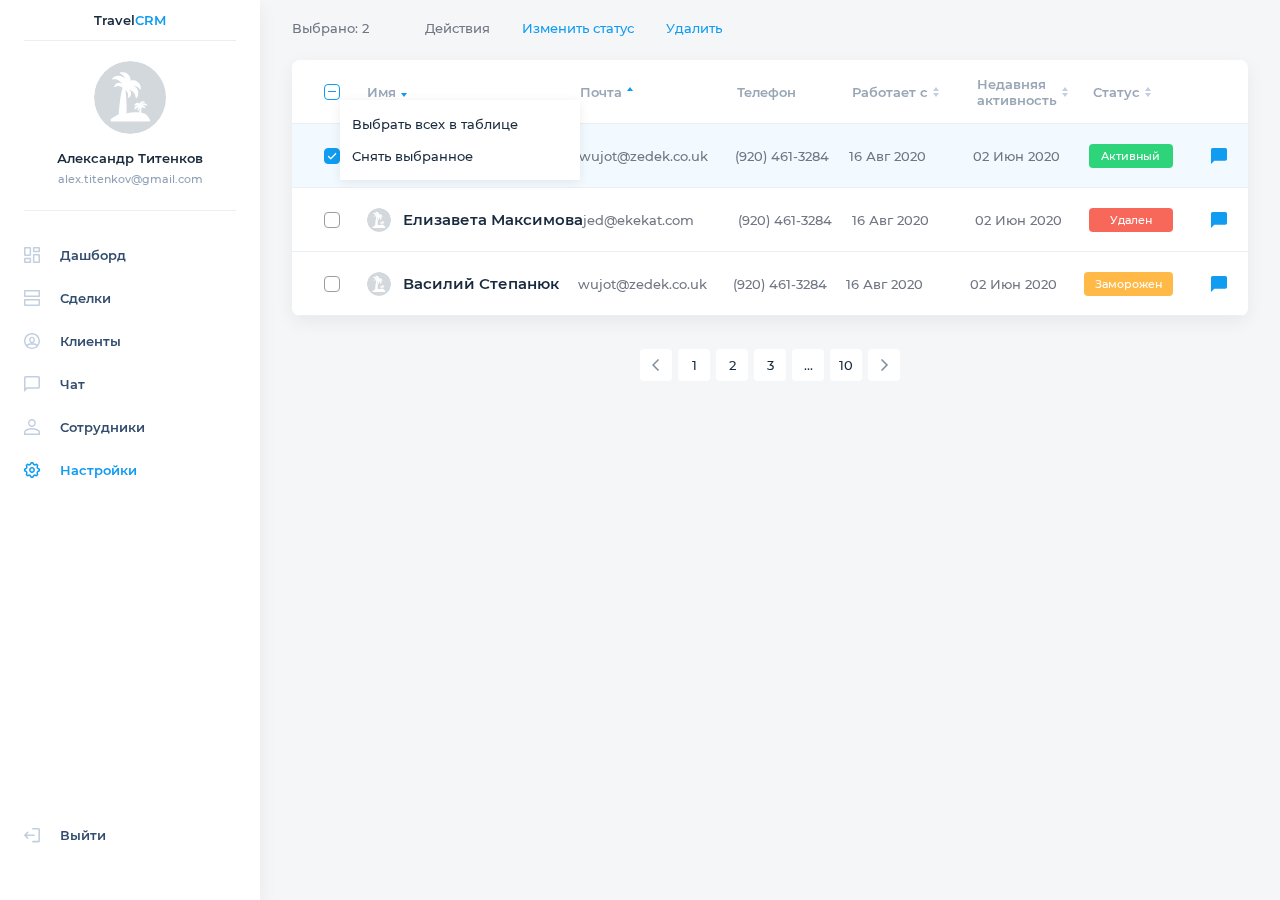
==== commit 627a63a7: "change id in inputs" ====
--- a/contacts.html
+++ b/contacts.html
@@ -128,198 +128,192 @@
         </a>
     </aside>
     <main class="contacts__layout ">
-    	<!-- Что бы увидеть эту панель нужно добавить класс show -->
-    	<div class="action__info show">
-    		<p class="action__legend">Выбрано: <span>2</span></p>
-    		<p class="action__legend">Действия</p>
-    		<a href="#" class="change__status">Изменить статус</a>
-    		<a href="#" class="delete">Удалить</a>
-    	</div>
-    	<div class="contact__table form">
-    		<div class="contact__table__header contact__item ">
-    			<!-- Кастомизированый чекбокс с тремя состоянимаями:
+        <!-- Что бы увидеть эту панель нужно добавить класс show -->
+        <div class="action__info show">
+            <p class="action__legend">Выбрано: <span>2</span></p>
+            <p class="action__legend">Действия</p>
+            <a href="#" class="change__status">Изменить статус</a>
+            <a href="#" class="delete">Удалить</a>
+        </div>
+        <div class="contact__table form">
+            <div class="contact__table__header contact__item ">
+                <!-- Кастомизированый чекбокс с тремя состоянимаями:
     			1. Активное - класс selected
     			2. Не активное - дополнительных классов кроме checkbox__custom three_state dropdown нету
     			3. Стреднее - класс middle -->
-    			<div for="somebody" class="checkbox__custom  middle three_state dropdown open">
-    				<div class="dropdown__toogle">
-    					<input type="checkbox" id="somebody" readonly="">
-	    				<span class="checkmark" ></span>
-    				</div>
-    				<ul class="dropdown__list">
-    					<li>Выбрать всех в таблице</li>
-    					<li>Снять выбранное</li>
-    				</ul>
-    				
-    			</div>
-    			<!-- Что бы показать состояние сортировки нужно добавить классы:
+                <div for="selectState" class="checkbox__custom  middle three_state dropdown open">
+                    <div class="dropdown__toogle">
+                        <input type="checkbox" id="selectState" readonly="">
+                        <span class="checkmark"></span>
+                    </div>
+                    <ul class="dropdown__list">
+                        <li>Выбрать всех в таблице</li>
+                        <li>Снять выбранное</li>
+                    </ul>
+                </div>
+                <!-- Что бы показать состояние сортировки нужно добавить классы:
     			- для сортировки по убыванию - sort__down
     			- для сортировки по возростанию - sort__upper-->
-    			<div class="contact__preview">
-    				<p class="contact__preview__name sort__upper">Имя
-	    				<svg xmlns="http://www.w3.org/2000/svg" width="16" height="16" viewBox="0 0 16 16">
-						    <g fill="none" fill-rule="evenodd">
-						        <g>
-						            <g>
-						                <path d="M0 0H16V16H0z" transform="translate(-432 -72) translate(432 72)"/>
-						                <path fill="#C2CFE0" fill-rule="nonzero" d="M8 13L5 9 11 9z" transform="translate(-432 -72) translate(432 72)"/>
-						                <path fill="#C2CFE0" fill-rule="nonzero" d="M8 7L5 3 11 3z" transform="translate(-432 -72) translate(432 72) matrix(1 0 0 -1 0 10)"/>
-						            </g>
-						        </g>
-						    </g>
-						</svg>
-					</p>
-    			</div>
-    			<!-- Что бы показать состояние сортировки нужно добавить классы:
+                <div class="contact__preview">
+                    <p class="contact__preview__name sort__upper">Имя
+                        <svg xmlns="http://www.w3.org/2000/svg" width="16" height="16" viewBox="0 0 16 16">
+                            <g fill="none" fill-rule="evenodd">
+                                <g>
+                                    <g>
+                                        <path d="M0 0H16V16H0z" transform="translate(-432 -72) translate(432 72)" />
+                                        <path fill="#C2CFE0" fill-rule="nonzero" d="M8 13L5 9 11 9z" transform="translate(-432 -72) translate(432 72)" />
+                                        <path fill="#C2CFE0" fill-rule="nonzero" d="M8 7L5 3 11 3z" transform="translate(-432 -72) translate(432 72) matrix(1 0 0 -1 0 10)" />
+                                    </g>
+                                </g>
+                            </g>
+                        </svg>
+                    </p>
+                </div>
+                <!-- Что бы показать состояние сортировки нужно добавить классы:
     			- для сортировки по убыванию - sort__down
     			- для сортировки по возростанию - sort__upper-->
-    			<div class="contact__item__mail sort__down">Почта
-	    			<svg xmlns="http://www.w3.org/2000/svg" width="16" height="16" viewBox="0 0 16 16">
-					    <g fill="none" fill-rule="evenodd">
-					        <g>
-					            <g>
-					                <path d="M0 0H16V16H0z" transform="translate(-432 -72) translate(432 72)"/>
-					                <path fill="#C2CFE0" fill-rule="nonzero" d="M8 13L5 9 11 9z" transform="translate(-432 -72) translate(432 72)"/>
-					                <path fill="#C2CFE0" fill-rule="nonzero" d="M8 7L5 3 11 3z" transform="translate(-432 -72) translate(432 72) matrix(1 0 0 -1 0 10)"/>
-					            </g>
-					        </g>
-					    </g>
-					</svg>
-				</div>
-    			<div class="contact__item__tel">Телефон</div>
-
-    			<p class="contact__item__start">Работает с
-    			<svg xmlns="http://www.w3.org/2000/svg" width="16" height="16" viewBox="0 0 16 16">
-				    <g fill="none" fill-rule="evenodd">
-				        <g>
-				            <g>
-				                <path d="M0 0H16V16H0z" transform="translate(-432 -72) translate(432 72)"/>
-				                <path fill="#C2CFE0" fill-rule="nonzero" d="M8 13L5 9 11 9z" transform="translate(-432 -72) translate(432 72)"/>
-				                <path fill="#C2CFE0" fill-rule="nonzero" d="M8 7L5 3 11 3z" transform="translate(-432 -72) translate(432 72) matrix(1 0 0 -1 0 10)"/>
-				            </g>
-				        </g>
-				    </g>
-				</svg>
-			</p>
-    			<p class="contact__item__last-active">Недавняя <br>активность
-    			<svg xmlns="http://www.w3.org/2000/svg" width="16" height="16" viewBox="0 0 16 16">
-				    <g fill="none" fill-rule="evenodd">
-				        <g>
-				            <g>
-				                <path d="M0 0H16V16H0z" transform="translate(-432 -72) translate(432 72)"/>
-				                <path fill="#C2CFE0" fill-rule="nonzero" d="M8 13L5 9 11 9z" transform="translate(-432 -72) translate(432 72)"/>
-				                <path fill="#C2CFE0" fill-rule="nonzero" d="M8 7L5 3 11 3z" transform="translate(-432 -72) translate(432 72) matrix(1 0 0 -1 0 10)"/>
-				            </g>
-				        </g>
-				    </g>
-				</svg>
-			</p>
-    			<p class="contact__item__status ">Статус
-    			<svg xmlns="http://www.w3.org/2000/svg" width="16" height="16" viewBox="0 0 16 16">
-    <g fill="none" fill-rule="evenodd">
-        <g>
-            <g>
-                <path d="M0 0H16V16H0z" transform="translate(-432 -72) translate(432 72)"/>
-                <path fill="#C2CFE0" fill-rule="nonzero" d="M8 13L5 9 11 9z" transform="translate(-432 -72) translate(432 72)"/>
-                <path fill="#C2CFE0" fill-rule="nonzero" d="M8 7L5 3 11 3z" transform="translate(-432 -72) translate(432 72) matrix(1 0 0 -1 0 10)"/>
-            </g>
-        </g>
-    </g>
-</svg>
-</p>
-
-    		</div>
-    		<!-- Что бы показать что элемент выбран нужно добавить класс selected -->
-    		<div class="contact__item selected">
-    			<label for="somebody" class="checkbox__custom">
-    				<input type="checkbox" id="somebody"checked>
-    				<span class="checkmark" ></span>
-    			</label>
-    			<div class="contact__preview">
-    				<img class="contact__preview__img" src="img/icon/ava-empty.svg" alt="">
-    				<p class="contact__preview__name">Василий Степанюк</p>
-    			</div>
-    			<a href="mailto:#" class="contact__item__mail">wujot@zedek.co.uk</a>
-    			<a href="tel:#" class="contact__item__tel">(920) 461-3284</a>
-
-    			<p class="contact__item__start">16 Авг 2020</p>
-    			<p class="contact__item__last-active">02 Июн 2020</p>
-    			<p class="contact__item__status green">Активный</p>
-
-    			<a href="#"><img src="img/icon/icons-chat-filled.svg" class="contact__item__chat" alt=""></a>
-    		</div>
-    		<div class="contact__item">
-    			<label for="somebody" class="checkbox__custom">
-    				<input type="checkbox" id="somebody">
-    				<span class="checkmark"></span>
-    			</label>
-    			<div class="contact__preview">
-    				<img class="contact__preview__img" src="img/icon/ava-empty.svg" alt="">
-    				<p class="contact__preview__name">Елизавета Максимова</p>
-    			</div>
-    			<a href="mailto:#" class="contact__item__mail">jed@ekekat.com</a>
-    			<a href="tel:#" class="contact__item__tel">(920) 461-3284</a>
-
-    			<p class="contact__item__start">16 Авг 2020</p>
-    			<p class="contact__item__last-active">02 Июн 2020</p>
-    			<p class="contact__item__status red">Удален</p>
-
-    			<a href="#"><img src="img/icon/icons-chat-filled.svg" class="contact__item__chat" alt=""></a>
-    		</div>
-    		<div class="contact__item">
-    			<label for="somebody" class="checkbox__custom">
-    				<input type="checkbox" id="somebody">
-    				<span class="checkmark"></span>
-    			</label>
-    			<div class="contact__preview">
-    				<img class="contact__preview__img" src="img/icon/ava-empty.svg" alt="">
-    				<p class="contact__preview__name">Василий Степанюк</p>
-    			</div>
-    			<a href="mailto:#" class="contact__item__mail">wujot@zedek.co.uk</a>
-    			<a href="tel:#" class="contact__item__tel">(920) 461-3284</a>
-
-    			<p class="contact__item__start">16 Авг 2020</p>
-    			<p class="contact__item__last-active ">02 Июн 2020</p>
-    			<p class="contact__item__status yellow">Заморожен</p>
-
-    			<a href="#"><img src="img/icon/icons-chat-filled.svg" class="contact__item__chat" alt=""></a>
-    		</div>
-
-    		
-    	</div>
-    	<div class="pagination__section">
-			<ul>
-				<li class="controls"><a href="#"><img src="img/icon/arrows-left.svg" alt=""></a></li>
-				<li><a href="#">1</a></li>
-				<li><a href="#">2</a></li>
-				<li><a href="#">3</a></li>
-				<li><a href="#">...</a></li>
-				<li><a href="#">10</a></li>
-				<li class="controls"><a href="#"><img src="img/icon/arrows-right.svg" alt=""></a></li>
-			</ul>
-		</div>
+                <div class="contact__item__mail sort__down">Почта
+                    <svg xmlns="http://www.w3.org/2000/svg" width="16" height="16" viewBox="0 0 16 16">
+                        <g fill="none" fill-rule="evenodd">
+                            <g>
+                                <g>
+                                    <path d="M0 0H16V16H0z" transform="translate(-432 -72) translate(432 72)" />
+                                    <path fill="#C2CFE0" fill-rule="nonzero" d="M8 13L5 9 11 9z" transform="translate(-432 -72) translate(432 72)" />
+                                    <path fill="#C2CFE0" fill-rule="nonzero" d="M8 7L5 3 11 3z" transform="translate(-432 -72) translate(432 72) matrix(1 0 0 -1 0 10)" />
+                                </g>
+                            </g>
+                        </g>
+                    </svg>
+                </div>
+                <div class="contact__item__tel">Телефон</div>
+                <p class="contact__item__start">Работает с
+                    <svg xmlns="http://www.w3.org/2000/svg" width="16" height="16" viewBox="0 0 16 16">
+                        <g fill="none" fill-rule="evenodd">
+                            <g>
+                                <g>
+                                    <path d="M0 0H16V16H0z" transform="translate(-432 -72) translate(432 72)" />
+                                    <path fill="#C2CFE0" fill-rule="nonzero" d="M8 13L5 9 11 9z" transform="translate(-432 -72) translate(432 72)" />
+                                    <path fill="#C2CFE0" fill-rule="nonzero" d="M8 7L5 3 11 3z" transform="translate(-432 -72) translate(432 72) matrix(1 0 0 -1 0 10)" />
+                                </g>
+                            </g>
+                        </g>
+                    </svg>
+                </p>
+                <p class="contact__item__last-active">Недавняя <br>активность
+                    <svg xmlns="http://www.w3.org/2000/svg" width="16" height="16" viewBox="0 0 16 16">
+                        <g fill="none" fill-rule="evenodd">
+                            <g>
+                                <g>
+                                    <path d="M0 0H16V16H0z" transform="translate(-432 -72) translate(432 72)" />
+                                    <path fill="#C2CFE0" fill-rule="nonzero" d="M8 13L5 9 11 9z" transform="translate(-432 -72) translate(432 72)" />
+                                    <path fill="#C2CFE0" fill-rule="nonzero" d="M8 7L5 3 11 3z" transform="translate(-432 -72) translate(432 72) matrix(1 0 0 -1 0 10)" />
+                                </g>
+                            </g>
+                        </g>
+                    </svg>
+                </p>
+                <p class="contact__item__status ">Статус
+                    <svg xmlns="http://www.w3.org/2000/svg" width="16" height="16" viewBox="0 0 16 16">
+                        <g fill="none" fill-rule="evenodd">
+                            <g>
+                                <g>
+                                    <path d="M0 0H16V16H0z" transform="translate(-432 -72) translate(432 72)" />
+                                    <path fill="#C2CFE0" fill-rule="nonzero" d="M8 13L5 9 11 9z" transform="translate(-432 -72) translate(432 72)" />
+                                    <path fill="#C2CFE0" fill-rule="nonzero" d="M8 7L5 3 11 3z" transform="translate(-432 -72) translate(432 72) matrix(1 0 0 -1 0 10)" />
+                                </g>
+                            </g>
+                        </g>
+                    </svg>
+                </p>
+            </div>
+            <!-- Что бы показать что элемент выбран нужно добавить класс selected -->
+            <div class="contact__item selected">
+                <label for="somebody1" class="checkbox__custom">
+                    <input type="checkbox" id="somebody1" checked>
+                    <span class="checkmark"></span>
+                </label>
+                <div class="contact__preview">
+                    <img class="contact__preview__img" src="img/icon/ava-empty.svg" alt="">
+                    <p class="contact__preview__name">Василий Степанюк</p>
+                </div>
+                <a href="mailto:#" class="contact__item__mail">wujot@zedek.co.uk</a>
+                <a href="tel:#" class="contact__item__tel">(920) 461-3284</a>
+                <p class="contact__item__start">16 Авг 2020</p>
+                <p class="contact__item__last-active">02 Июн 2020</p>
+                <p class="contact__item__status green">Активный</p>
+                <a href="#"><img src="img/icon/icons-chat-filled.svg" class="contact__item__chat" alt=""></a>
+            </div>
+            <div class="contact__item">
+                <label for="somebody2" class="checkbox__custom">
+                    <input type="checkbox" id="somebody2">
+                    <span class="checkmark"></span>
+                </label>
+                <div class="contact__preview">
+                    <img class="contact__preview__img" src="img/icon/ava-empty.svg" alt="">
+                    <p class="contact__preview__name">Елизавета Максимова</p>
+                </div>
+                <a href="mailto:#" class="contact__item__mail">jed@ekekat.com</a>
+                <a href="tel:#" class="contact__item__tel">(920) 461-3284</a>
+                <p class="contact__item__start">16 Авг 2020</p>
+                <p class="contact__item__last-active">02 Июн 2020</p>
+                <p class="contact__item__status red">Удален</p>
+                <a href="#"><img src="img/icon/icons-chat-filled.svg" class="contact__item__chat" alt=""></a>
+            </div>
+            <div class="contact__item">
+                <label for="somebody3" class="checkbox__custom">
+                    <input type="checkbox" id="somebody3">
+                    <span class="checkmark"></span>
+                </label>
+                <div class="contact__preview">
+                    <img class="contact__preview__img" src="img/icon/ava-empty.svg" alt="">
+                    <p class="contact__preview__name">Василий Степанюк</p>
+                </div>
+                <a href="mailto:#" class="contact__item__mail">wujot@zedek.co.uk</a>
+                <a href="tel:#" class="contact__item__tel">(920) 461-3284</a>
+                <p class="contact__item__start">16 Авг 2020</p>
+                <p class="contact__item__last-active ">02 Июн 2020</p>
+                <p class="contact__item__status yellow">Заморожен</p>
+                <a href="#"><img src="img/icon/icons-chat-filled.svg" class="contact__item__chat" alt=""></a>
+            </div>
+        </div>
+        <div class="pagination__section">
+            <ul>
+                <li class="controls"><a href="#"><img src="img/icon/arrows-left.svg" alt=""></a></li>
+                <li><a href="#">1</a></li>
+                <li><a href="#">2</a></li>
+                <li><a href="#">3</a></li>
+                <li><a href="#">...</a></li>
+                <li><a href="#">10</a></li>
+                <li class="controls"><a href="#"><img src="img/icon/arrows-right.svg" alt=""></a></li>
+            </ul>
+        </div>
     </main>
     <div class="popup__edit__name w-400 popup ">
         <img src="img/icon/icons-close.svg" class="close__icon" alt="">
         <form action="" method="" class="form">
-            <h2 class="popup__title">Редактировать название</h2>
-            <div class="input__wrapp">
-                <input type="text" id="sectionName" class="filled" value="Заморожено">
-                <label for="sectionName">Название</label>
-            </div>
-            <div class="btn__section flex">
-                <div class="outline__btn">Отменить</div>
-                <input type="submit" class="" value="Сохранить">
-            </div>
-        </form>
-    </div>
-    <div class="popup__add__section w-400 popup ">
-        <img src="img/icon/icons-close.svg" class="close__icon" alt="">
-        <form action="" method="" class="form">
-            <h2 class="popup__title">Добавить новый раздел</h2>
-            <div class="input__wrapp">
-                <input type="text" id="addSection">
-                <label for="addSection">Название</label>
+            <h2 class="popup__title">Изменить статус выбранным на</h2>
+            <!-- Что бы открфть дропдаун нужно доабвить классу dropdown класс open -->
+            <div class="dropdown input__wrapp ">
+                <div class="dropdown__toogle dropdown__additional">
+                    <div class="priority__circle red"></div>
+                    <input type="text" id="dealPriority" value="Высокий" class="filled" readonly="">
+                    <label for="dealPriority">Статус</label>
+                    <img src="img/icon/arr_bottom.png" class="dropdown__arr" alt="">
+                </div>
+                <ul class="dropdown__list">
+                    <li>
+                        <div class="priority__circle green"></div>
+                        Высокий
+                    </li>
+                    <li>
+                        <div class="priority__circle yellow"></div>
+                        Низкий
+                    </li>
+                    <li>
+                        <div class="priority__circle red"></div>
+                        Срочный
+                    </li>
+                </ul>
             </div>
             <div class="btn__section flex">
                 <div class="outline__btn">Отменить</div>
@@ -331,8 +325,9 @@
         <img src="img/icon/icons-close.svg" class="close__icon" alt="">
         <form action="" method="" class="form">
             <h2 class="popup__title">Добавить новый раздел</h2>
-            <p class="warning__text">Удалить раздел и все сделки в нём?<br>
-                Внимание! Это действие необратимо</p>
+            <p class="warning__text">Внимание!<br>
+                Вы собираетесь удалить 2 записи<br>
+                Это действие необратимо</p>
             <div class="btn__section flex">
                 <div class="outline__btn">Отменить</div>
                 <input type="submit" class="" value="Сохранить">
--- a/css/style.css
+++ b/css/style.css
@@ -1 +1,1914 @@
-@font-face{font-family:Montserrat;src:url(Montserrat-Light.eot);src:local('Montserrat Light'),local('Montserrat-Light'),url(../font/montserrat/Montserrat-Light.eot?#iefix) format('embedded-opentype'),url(../font/montserrat/Montserrat-Light.woff) format('woff'),url(../font/montserrat/Montserrat-Light.ttf) format('truetype');font-weight:300;font-style:normal}@font-face{font-family:Montserrat;src:url(Montserrat-Thin.eot);src:local('Montserrat Thin'),local('Montserrat-Thin'),url(../font/montserrat/Montserrat-Thin.eot?#iefix) format('embedded-opentype'),url(../font/montserrat/Montserrat-Thin.woff) format('woff'),url(../font/montserrat/Montserrat-Thin.ttf) format('truetype');font-weight:100;font-style:normal}@font-face{font-family:Montserrat;src:url(Montserrat-SemiBold.eot);src:local('Montserrat SemiBold'),local('Montserrat-SemiBold'),url(../font/montserrat/Montserrat-SemiBold.eot?#iefix) format('embedded-opentype'),url(../font/montserrat/Montserrat-SemiBold.woff) format('woff'),url(../font/montserrat/Montserrat-SemiBold.ttf) format('truetype');font-weight:600;font-style:normal}@font-face{font-family:Montserrat;src:url(Montserrat-ExtraLight.eot);src:local('Montserrat ExtraLight'),local('Montserrat-ExtraLight'),url(../font/montserrat/Montserrat-ExtraLight.eot?#iefix) format('embedded-opentype'),url(../font/montserrat/Montserrat-ExtraLight.woff) format('woff'),url(../font/montserrat/Montserrat-ExtraLight.ttf) format('truetype');font-weight:200;font-style:normal}@font-face{font-family:Montserrat;src:url(Montserrat-Bold.eot);src:local('Montserrat Bold'),local('Montserrat-Bold'),url(../font/montserrat/Montserrat-Bold.eot?#iefix) format('embedded-opentype'),url(../font/montserrat/Montserrat-Bold.woff) format('woff'),url(../font/montserrat/Montserrat-Bold.ttf) format('truetype');font-weight:700;font-style:normal}@font-face{font-family:Montserrat;src:url(Montserrat-Regular.eot);src:local('Montserrat Regular'),local('Montserrat-Regular'),url(../font/montserrat/Montserrat-Regular.eot?#iefix) format('embedded-opentype'),url(../font/montserrat/Montserrat-Regular.woff) format('woff'),url(../font/montserrat/Montserrat-Regular.ttf) format('truetype');font-weight:400;font-style:normal}@font-face{font-family:Montserrat;src:url(Montserrat-Medium.eot);src:local('Montserrat Medium'),local('Montserrat-Medium'),url(../font/montserrat/Montserrat-Medium.eot?#iefix) format('embedded-opentype'),url(../font/montserrat/Montserrat-Medium.woff) format('woff'),url(../font/montserrat/Montserrat-Medium.ttf) format('truetype');font-weight:500;font-style:normal}@font-face{font-family:Montserrat;src:url(Montserrat-ExtraBold.eot);src:local('Montserrat ExtraBold'),local('Montserrat-ExtraBold'),url(../font/montserrat/Montserrat-ExtraBold.eot?#iefix) format('embedded-opentype'),url(../font/montserrat/Montserrat-ExtraBold.woff) format('woff'),url(../font/montserrat/Montserrat-ExtraBold.ttf) format('truetype');font-weight:800;font-style:normal}@font-face{font-family:Montserrat;src:url(Montserrat-Black.eot);src:local('Montserrat Black'),local('Montserrat-Black'),url(../font/montserrat/Montserrat-Black.eot?#iefix) format('embedded-opentype'),url(../font/montserrat/Montserrat-Black.woff) format('woff'),url(../font/montserrat/Montserrat-Black.ttf) format('truetype');font-weight:900;font-style:normal}.font-100{font-family:Montserrat,Arial,sans-serif;font-weight:100}.font-200{font-family:Montserrat,Arial,sans-serif;font-weight:200}.font-300{font-family:Montserrat,Arial,sans-serif;font-weight:300}.font-400{font-family:Montserrat,Arial,sans-serif;font-weight:400}.font-500{font-family:Montserrat,Arial,sans-serif;font-weight:500}.font-600{font-family:Montserrat,Arial,sans-serif;font-weight:600}.font-700{font-family:Montserrat,Arial,sans-serif;font-weight:700}.font-800{font-family:Montserrat,Arial,sans-serif;font-weight:800}.font-900{font-family:Montserrat,Arial,sans-serif;font-weight:900}*{margin:0;padding:0;border:0;box-sizing:border-box}body{font-family:Montserrat,Arial,sans-serif;font-weight:400}a{text-decoration:none;transition:.3s all ease-in-out}a:hover{text-decoration:none;transition:.3s all ease-in-out}.login__section{display:flex}.login__section .aside__img{width:61%;height:100vh;object-fit:cover}.flex{display:flex}.logo{display:block;font-family:Montserrat,Arial,sans-serif;font-weight:600;font-size:18px;line-height:normal;letter-spacing:normal;text-align:center;color:#192a3e}.logo span{text-transform:uppercase;color:#109cf1}.title__h2{font-family:Montserrat,Arial,sans-serif;font-weight:600;font-size:15px;line-height:1.67;letter-spacing:normal;text-align:center;color:#334d6e}.form__login{padding-right:120px;margin-left:auto;height:100vh;overflow-y:auto;width:calc(320px + 120px);padding-top:40px}.form__login .logo{margin-bottom:40px}.form__login .title__h2{width:80%;margin:0 auto;margin-bottom:48px}.additional__func{margin-top:64px}.additional__func p{margin-bottom:24px;font-family:Montserrat,Arial,sans-serif;font-weight:600;font-size:15px;line-height:1.67;letter-spacing:normal;text-align:center;color:#192a3e}.form .input__wrapp{position:relative}.form .gap--bottom{margin-bottom:30px}.form .gap--left{margin-left:40px}.form .w-200{width:200px}.form .w-320{width:320px}.form .w-170{width:170px}.form label:not(.checkbox__custom){display:block;font-family:Montserrat,Arial,sans-serif;font-weight:500;font-size:11px;line-height:normal;letter-spacing:normal;color:#818e9b;margin-bottom:1px;position:absolute;top:50%;transition:.3s all ease-in-out;transform:translateY(-50%)}.form input,.form textarea{display:block;width:100%;padding:8px 0;border-bottom:1px solid #d3d8dd;font-family:Montserrat,Arial,sans-serif;font-weight:500;font-size:13px;line-height:normal;letter-spacing:normal;color:#192a3e;background:#fff}.form input.filled~label,.form textarea.filled~label{transform:translateY(0);top:-14px;transition:.3s all ease-in-out}.form input:active,.form input:focus,.form textarea:active,.form textarea:focus{outline:0;border-bottom:1px solid #818e9b}.form input:active~label,.form input:focus~label,.form textarea:active~label,.form textarea:focus~label{transform:translateY(0);top:-14px;transition:.3s all ease-in-out;color:#109cf1}.form textarea{min-height:68px}.form [type=submit]{background:#109cf1;height:40px;padding:12px;border-radius:4px;box-shadow:0 4px 10px 0 rgba(16,156,241,.24);cursor:pointer;transition:.3s all ease-in-out;font-family:Montserrat,Arial,sans-serif;font-size:13px;font-weight:600;line-height:normal;letter-spacing:normal;text-align:center;color:#fff;margin-top:55px}.form [type=submit]:hover{transition:.3s all ease-in-out;background-color:#34aff9}.form .outline__btn{padding:12px 24px;height:40px;border-radius:4px;border:solid 1px #109cf1;background-color:#fff;font-family:Montserrat,Arial,sans-serif;font-weight:600;margin-top:55px;font-size:13px;line-height:normal;letter-spacing:normal;text-align:center;color:#109cf1;display:block;transition:.3s all ease-in-out;cursor:pointer}.form .outline__btn:hover{background:#e9f6fe;transition:.3s all ease-in-out}.form .submit__action[type=submit]{margin-left:auto;display:block;margin-top:0}.form .file__input{width:100%;height:284px;border:dashed 1px #99a6b6;background-color:#fff;position:relative;align-items:center;justify-content:center}.form .file__input input{position:absolute;height:100%;width:100%;opacity:0;cursor:pointer}.form .file__input img{width:64px;height:64px;display:block;margin:0 auto;margin-bottom:40px}.form .file__input p{font-family:Montserrat,Arial,sans-serif;font-weight:500;font-size:13px;line-height:normal;letter-spacing:normal;color:#99a6b6}.form .checkbox__custom,.form .radio__custom{position:relative;display:flex;font-family:Montserrat,Arial,sans-serif;font-weight:500;font-size:13px;line-height:normal;letter-spacing:normal;color:#192a3e;margin-right:40px}.form .checkbox__custom:last-child,.form .radio__custom:last-child{margin-right:0}.form .checkbox__custom .checkmark,.form .radio__custom .checkmark{width:16px;height:16px;border:solid 1.4px #9a9ea0;background-color:#fff;border-radius:50%;margin-right:12px;display:flex;align-items:center;justify-content:center}.form .checkbox__custom .checkmark:before,.form .radio__custom .checkmark:before{content:'';width:10px;height:10px;display:block;background:#fff;border-radius:50%;transition:.3s all ease-in-out}.form .checkbox__custom input,.form .radio__custom input{position:absolute;top:0;right:0;width:0;height:0;opacity:0;pointer-events:none}.form .checkbox__custom input:checked~.checkmark,.form .radio__custom input:checked~.checkmark{border:solid 1.4px #109cf1}.form .checkbox__custom input:checked~.checkmark:before,.form .radio__custom input:checked~.checkmark:before{transition:.3s all ease-in-out;background:#109cf1}.form .checkbox__custom{cursor:pointer}.form .checkbox__custom .checkmark{border-radius:4px}.form .checkbox__custom .checkmark:before{content:'';width:10px;height:10px;background:transparent url(../img/icon/icons-tick.svg) center center no-repeat;background-size:cover}.form .checkbox__custom input:checked~.checkmark{background:#109cf1}.form .checkbox__custom input:checked~.checkmark:before{background:transparent url(../img/icon/icons-tick.svg) center center no-repeat;background-size:cover}.form .warning__text{font-family:Montserrat,Arial,sans-serif;font-weight:500;font-size:13px;line-height:2.31;letter-spacing:normal;text-align:center;color:#192a3e}.settings__page{background:#f5f6f8;display:flex}.contacts__layout,.dasboard__layout,.deal__layout,.main__section{padding:40px 32px 32px 32px;width:calc(100% - 260px);height:100vh}.navigation__pan{width:260px;background:#fff;height:100vh;padding:12px 24px;position:relative;box-shadow:0 6px 18px 0 rgba(0,0,0,.06)}.navigation__pan .logo{font-size:13px;margin-bottom:12px}.navigation__pan hr{width:100%;height:1px;margin:0;background:#ebeff2}.navigation__pan .logout__btn{display:flex;align-items:center;height:20px;font-family:Montserrat,Arial,sans-serif;font-weight:600;font-size:13px;line-height:normal;letter-spacing:normal;color:#334d6e;transition:.3s all ease-in-out;position:absolute;left:24px;bottom:55px;width:100%}.navigation__pan .logout__btn svg{width:16px;height:16px;margin-right:20px}.navigation__pan .logout__btn svg path[fill]{transition:.3s all ease-in-out}.navigation__pan .logout__btn:hover svg path[fill]{fill:#2f4f75;transition:.3s all ease-in-out}.profile__section{padding-top:20px;padding-bottom:24px}.profile__img{width:72px;height:73px;object-fit:cover;border-radius:50%;overflow:hidden;display:block;margin:0 auto;margin-bottom:16px}.profile__name{font-family:Montserrat,Arial,sans-serif;font-weight:600;font-size:13px;line-height:normal;letter-spacing:normal;color:#192a3e;text-align:center;margin-bottom:6px}.profile__email{font-family:Montserrat,Arial,sans-serif;font-weight:500;font-size:11px;line-height:normal;letter-spacing:normal;text-align:center;color:#90a0b7}.nav__list{margin-top:22px}.nav__list li{list-style-type:none}.nav__list li:hover a{color:#88cef8;transition:.3s all ease-in-out}.nav__list li:hover svg path[fill]{fill:#88cef8;transition:.3s all ease-in-out}.nav__list li a{display:flex;height:43px;align-items:center;font-family:Montserrat,Arial,sans-serif;font-weight:600;font-size:13px;line-height:normal;letter-spacing:normal;color:#334d6e;transition:.3s all ease-in-out}.nav__list li svg{width:16px;height:16px;margin-right:20px}.nav__list li svg path[fill]{transition:.3s all ease-in-out}.nav__list li.active a{color:#109cf1}.nav__list li.active svg path[fill]{fill:#109cf1;transition:.3s all ease-in-out}.settings__main{display:flex}.account__settings__section{width:255px;border-radius:8px;box-shadow:0 6px 18px 0 rgba(0,0,0,.06);background-color:#fff;margin-right:32px}.settings{border-bottom:1px solid #ebeff2}.settings__header{display:flex;align-items:center;padding:17px 19px;border-bottom:1px solid #ebeff2}.settings__header img{width:20px;height:20px;margin-right:18px}.settings__title{font-family:Montserrat,Arial,sans-serif;font-weight:500;font-size:13px;line-height:normal;letter-spacing:normal;color:#192a3e;margin-bottom:2px}.settings__legend{font-family:Montserrat,Arial,sans-serif;font-weight:500;font-size:10px;line-height:normal;letter-spacing:normal;color:#707683}.settings__footer{padding-left:56px}.settings__list li{border-bottom:1px solid #ebeff2;list-style-type:none;border-right:4px solid transparent}.settings__list li:last-child{border-bottom:unset}.settings__list li a{font-family:Montserrat,Arial,sans-serif;font-size:13px;font-weight:500;line-height:normal;letter-spacing:normal;color:#99a6b6;transition:.3s all ease-in-out;height:64px;display:flex;align-items:center}.settings__list li:hover a{color:#58baf5;transition:.3s all ease-in-out}.settings__list li.active{border-right:4px solid #109cf1}.settings__list li.active a{color:#109cf1}.settings:last-child{border-bottom:unset}.settings:last-child .settings__list li:last-child{border-bottom:1px solid #ebeff2}.general__settings{border-radius:8px;box-shadow:0 6px 18px 0 rgba(0,0,0,.06);background-color:#fff;flex-grow:1;width:auto}.general__settings .item__footer{padding:0 24px}.item__header{border-bottom:1px solid #ebeff2;padding:21px 24px;align-items:center;justify-content:space-between}.item__header__title{font-family:Montserrat,Arial,sans-serif;font-size:18px;font-weight:500;line-height:normal;letter-spacing:normal;color:#192a3e}.item__header .create__btn{display:flex;cursor:pointer;font-family:Montserrat,Arial,sans-serif;font-size:13px;font-weight:600;line-height:normal;letter-spacing:normal;color:#109cf1;transition:.3s all ease-in-out}.item__header .create__btn img{width:16px;height:16px;margin-left:6px}.item__header .create__btn:hover{opacity:.7;transition:.3s all ease-in-out}.item__subtitle{font-family:Montserrat,Arial,sans-serif;font-weight:600;font-size:16px;line-height:normal;letter-spacing:normal;color:#192a3e}.general__settings__form .item__subtitle{margin-bottom:60px}.general__settings__form .gap--bottom{margin-bottom:42px}.general__settings__form fieldset{border-right:1px solid #ebeff2;padding-top:34px;width:50%;margin-right:40px;padding-right:40px;width:calc(320px + 40px);flex-shrink:0}.general__settings__form fieldset:last-child{border:unset;width:320px;margin-right:0;padding-right:0}.profile__img__select .item__footer{padding-top:32px}.profile__settings__form .item__footer{padding-top:24px}.profile__settings__form form{width:320px}.tag__title{font-family:Montserrat,Arial,sans-serif;font-weight:600;font-size:16px;line-height:normal;letter-spacing:normal;color:#192a3e;margin-bottom:16px}.tag__title__count{color:#99a6b6;margin-left:16px}.tag__section{padding-bottom:24px;border-bottom:1px solid #ebeff2;margin-bottom:24px}.tag__section:last-of-type{margin-bottom:40px}.tag__item{display:flex;align-items:center;margin-right:64px;flex-shrink:0}.tag__item .tag__name{min-width:74px;height:24px;padding:5px 10px 5px 11px;border-radius:4px;display:block;font-family:Montserrat,Arial,sans-serif;font-weight:500;font-size:11px;line-height:normal;letter-spacing:normal;text-align:center;color:#fff;flex-shrink:0}.tag__item.green .tag__name{background-color:#2ed47a}.tag__item.yellow .tag__name{background-color:#ffb946}.tag__item.red .tag__name{background-color:#f7685b}.tag__edit,.tag__remove{margin-left:16px;width:16px;cursor:pointer;transition:.3s all ease-in-out;flex-shrink:0}.tag__edit:hover,.tag__remove:hover{opacity:.6;transition:.3s all ease-in-out}.popup__create__tag{width:400px;padding:52px 40px 40px 40px;border-radius:8px;box-shadow:0 6px 18px 0 rgba(0,0,0,.06);background-color:#fff}.popup__create__tag .labels__block{margin-bottom:32px;padding-top:20px}.popup__create__tag .labels__block label{cursor:pointer}.popup__create__tag .color__select .flex{justify-content:space-between;align-items:center}.popup__create__tag .color__select label{top:0;position:relative;transform:unset;margin-bottom:9px}.popup__create__tag .color__select .tag__color{width:35px;height:35px;display:flex;justify-content:space-between;align-items:center;margin-bottom:0;position:relative}.popup__create__tag .color__select .tag__color .checkmark{width:24px;height:24px;border-radius:50%;background:red;transition:.3s all ease-in-out;cursor:pointer;margin-bottom:0;display:block}.popup__create__tag .color__select .tag__color:nth-child(1) .checkmark{background:#109cf1}.popup__create__tag .color__select .tag__color:nth-child(2) .checkmark{background:#2ed47a}.popup__create__tag .color__select .tag__color:nth-child(3) .checkmark{background:#ff3c5f}.popup__create__tag .color__select .tag__color:nth-child(4) .checkmark{background:#ffb946}.popup__create__tag .color__select .tag__color:nth-child(5) .checkmark{background:#885af8}.popup__create__tag .color__select .tag__color:nth-child(6) .checkmark{background:#99a6b6}.popup__create__tag .color__select .tag__color:nth-child(7) .checkmark{background:#475bff}.popup__create__tag .color__select .tag__color:nth-child(8) .checkmark{background:#ea67d0}.popup__create__tag .color__select .tag__color input{position:absolute;top:0;left:0;width:0;height:0;pointer-events:none;opacity:0}.popup__create__tag .color__select .tag__color input:checked~.checkmark{width:35px;height:35px;margin-left:-5.5px}.popup{position:fixed;top:-1000vh;left:0;right:0;margin:0 auto;transition:.3s all ease-in-out;padding:52px 40px 40px 40px;border-radius:8px;box-shadow:0 6px 18px 0 rgba(0,0,0,.06);background-color:#fff}.popup .popup__title{font-family:Montserrat,Arial,sans-serif;font-weight:600;font-size:15px;line-height:normal;letter-spacing:normal;color:#192a3e;text-align:center;margin-bottom:45px}.popup.w-400{width:400px}.popup.show{top:10%;z-index:9999;transition:.3s all ease-in-out}.popup .close__icon{display:block;width:24px;height:24px;margin-left:auto;cursor:pointer;margin-top:calc(-24px - 16px);margin-right:-24px}.popup .btn__section{justify-content:space-between}.popup .btn__section .outline__btn,.popup .btn__section input[type=submit]{width:calc((100% - 32px)/ 2)}.popup__back{width:100vw;height:100vh;background:#192a3e;opacity:.5;position:fixed;z-index:999;display:block;opacity:0;z-index:-1000;pointer-events:none}.popup__back.show{opacity:.6;z-index:999}.chat__contacts__list{width:385px;background:#fff;border-radius:8px;box-shadow:0 6px 18px 0 rgba(0,0,0,.06);background-color:#fff;margin-right:24px;flex-shrink:0;overflow-y:auto;height:100%}.chat__preview{position:relative;height:72px;border-bottom:1px solid #ebeff2;border-right:4px solid transparent}.chat__preview.opened{border-right:4px solid #109cf1}.chat__preview.opened .contact__img{border:1px solid #109cf1}.contact__img{margin-right:10px;flex-shrink:0;width:27px;height:27px;border:1px solid transparent;padding:2px;border-radius:50%}.contact__img img{width:100%;object-fit:cover;height:100%}.contact__name{font-family:Montserrat,Arial,sans-serif;font-weight:600;font-size:15px;line-height:normal;letter-spacing:normal;color:#192a3e;margin-bottom:4px}.contact .text__message,.contact__message{font-family:Montserrat,Arial,sans-serif;font-weight:500;font-size:13px;line-height:normal;letter-spacing:normal;color:#707683;max-width:275px;text-overflow:ellipsis;white-space:nowrap;overflow:hidden;display:block}.contact .chat__date{position:absolute;font-family:Montserrat,Arial,sans-serif;font-weight:500;font-size:10px;line-height:normal;letter-spacing:normal;text-align:right;color:#334d6e;top:20px;right:12px}.contact.chat__preview{padding:16px 14px;align-items:center}.contact .message__count{width:16px;height:16px;font-family:Montserrat,Arial,sans-serif;font-weight:600;border-radius:4px;background-color:#109cf1;font-size:8px;display:flex;align-items:center;justify-content:center;line-height:normal;letter-spacing:normal;text-align:center;color:#fff;position:absolute;bottom:16px;right:12px}.contact .texting__message{display:none}.draft__message span{font-family:Montserrat,Arial,sans-serif;font-weight:500;font-size:13px;line-height:normal;letter-spacing:normal;color:#99a6b6;margin-right:5px}.draft__icon{width:16px;height:16px;position:absolute;bottom:16px;right:12px}.texting .contact__message{display:none}.texting .texting__message{display:block;font-size:13px;font-family:Montserrat,Arial,sans-serif;font-weight:500;font-style:italic;line-height:normal;letter-spacing:normal;color:#99a6b6}.main__chat{height:100%;width:auto;flex-grow:1;background:#fff;border-radius:8px;box-shadow:0 6px 18px 0 rgba(0,0,0,.06);background-color:#fff}.main__chat .chat__header{display:flex;align-items:center;padding:24px;border-bottom:1px solid #ebeff2;height:72px}.main__chat .chat__header__img{width:24px;height:24px;border-radius:50%;margin-right:15px;flex-shrink:0}.main__chat .chat__header__name{font-family:Montserrat,Arial,sans-serif;font-weight:600;font-size:15px;line-height:normal;letter-spacing:normal;color:#192a3e;display:flex;align-items:center}.main__chat .chat__header__name:after{content:'';display:inline-block;width:6px;height:6px;border-radius:50%;background:#f7685b;margin-left:14px}.main__chat .chat__header__name.online:after{background:#2ed47a}.chat__main{padding:0 24px;overflow-y:auto;max-height:calc(100% - 72px - 64px);box-sizing:border-box;display:grid;align-items:flex-end;padding-bottom:34px;padding-top:34px}.sender__message{width:525px;margin-bottom:40px}.sender__message:last-child{margin-bottom:0}.sender__message--header{display:flex;align-items:center;padding-bottom:12px}.sender__message__img{width:16px;height:16px;border-radius:50%;margin-right:12px}.sender__message__name{font-family:Montserrat,Arial,sans-serif;font-weight:500;font-size:13px;line-height:normal;letter-spacing:normal;color:#192a3e}.sender__message__time{font-family:Montserrat,Arial,sans-serif;font-weight:500;font-size:10px;line-height:normal;letter-spacing:normal;text-align:right;color:#90a0b7;margin-left:auto}.sender__message--footer{padding:16px 20px 16px 24px;border-radius:0 8px 8px 8px}.sender__message--footer p{font-family:Montserrat,Arial,sans-serif;font-weight:500;font-size:13px;line-height:1.38;letter-spacing:normal}.sender__message.interlocutor__message .sender__message--footer{background:#109cf1}.sender__message.interlocutor__message .sender__message--footer p{color:#fff}.sender__message.own__message{margin-left:auto}.sender__message.own__message .sender__message--header{justify-content:flex-end}.sender__message.own__message .sender__message__time{margin-left:12px}.sender__message.own__message .sender__message--footer{border:solid 1px #e4e9ee;border-radius:8px 0 8px 8px;background:#fff}.sender__message.texting__message{display:none}.sender__message.texting__message.texting__message{display:block}.sender__message.texting__message .texting__text{margin-left:15px;font-family:Montserrat,Arial,sans-serif;font-weight:500;font-size:13px;font-style:italic;line-height:normal;letter-spacing:normal;color:#99a6b6}.input__field__block{min-height:64px;background:#fff;width:100%;border-top:1px solid #ebeff2}.input__field__block form{align-items:flex-end}.input__field__block .add__file__field{height:64px;width:64px;border-right:1px solid #ebeff2;display:flex;align-items:center;justify-content:center;position:relative}.input__field__block .add__file__field input{position:absolute;top:0;left:0;width:100%;height:100%;opacity:0;cursor:pointer}.input__field__block .input__field{width:calc(100% - 64px - 64px - 1px)}.input__field__block .input__field input{width:100%;height:64px;padding:23px 16px;font-family:Montserrat,Arial,sans-serif;font-weight:500;font-size:13px;line-height:normal;letter-spacing:normal;color:#192a3e}.input__field__block .input__field input:active,.input__field__block .input__field input:focus{outline:0}.input__field__block button{width:64px;height:64px;background:#109cf1;display:flex;align-items:center;justify-content:center;cursor:pointer;transition:.3s all ease-in-out}.input__field__block button:hover{background:#28a6f2;transition:.3s all ease-in-out}.dropdown{position:relative}.dropdown__toogle{position:relative}.dropdown__toogle .dropdown__arr{width:16px;height:16px;position:absolute;right:0;transition:.3s all ease-in-out;bottom:8px}.dropdown__list{position:absolute;max-height:0;overflow:hidden;opacity:0;z-index:-100;top:100%;left:0;width:100%;padding:8px 0;box-shadow:0 2px 10px 0 rgba(0,0,0,.08);transition:.3s all ease-in-out;background-color:#fff}.dropdown__list li{list-style-type:unset;padding:8px 12px;display:flex;align-items:center;cursor:pointer;transition:.3s all ease-in-out;font-family:Montserrat,Arial,sans-serif;font-weight:500;font-size:13px;line-height:normal;letter-spacing:normal;color:#192a3e}.dropdown__list li:hover{background:#f2f9ff;transition:.3s all ease-in-out}.dropdown__list li img{width:24px;height:24px;margin-right:12px}.dropdown__list li .priority__circle{width:16px;height:16px;margin-right:20px;position:unset}.dropdown.open .dropdown__list{z-index:99;max-height:500px;overflow-y:auto;transition:.3s all ease-in-out;opacity:1}.dropdown.open .dropdown__toogle .dropdown__arr{transition:.3s all ease-in-out;transform:rotate(180deg)}.dropdown__additional .executor__img{width:24px;height:24px;margin-right:12px;position:absolute;left:0;bottom:5px}.dropdown__additional input{padding-left:36px;cursor:pointer}.dropdown .priority__circle{width:16px;height:16px;margin-right:20px;position:absolute;left:0;bottom:9px;border-radius:50%}.taskboard{width:calc(100% - 260px);height:100vh}.taskboard .create__task{width:170px;height:40px;padding:12px;border-radius:4px;box-shadow:0 4px 10px 0 rgba(16,156,241,.24);background-color:#109cf1;font-family:Montserrat,Arial,sans-serif;font-weight:600;font-size:13px;line-height:normal;letter-spacing:normal;text-align:center;color:#fff;display:block;margin-top:24px;margin-right:calc(24px + (100vw - 1440px)/ 2);margin-left:auto;margin-bottom:24px}.taskboard hr{width:100%;height:1px;background:#ebeff2}.taskboard__layout{padding:20px 24px;height:calc(100% - 88px);overflow-y:auto;padding-top:0}.tasks__column{width:320px;margin-right:56px;padding-bottom:70px}.tasks__column:last-child{margin-right:0}.tasks__column .column__header{align-items:center;padding-bottom:21px;background:#f5f6f8;padding-top:24px}.tasks__column .column__header h2{font-family:Montserrat,Arial,sans-serif;font-weight:600;font-size:15px;line-height:normal;letter-spacing:normal;color:#192a3e;padding-right:20px;border-right:1px solid #ebeff2;display:inline}.tasks__column .column__header h2 span{color:#99a6b6;margin-left:10px}.tasks__column .column__control{width:16px;height:16px;margin-left:16px;cursor:pointer}.tasks__column .btn__add__task{width:24px;height:24px;background:#109cf1;border-radius:50%;display:flex;align-items:center;cursor:pointer;justify-content:center;transition:.3s all ease-in-out;margin-left:auto;margin-right:calc(-16px - 24px)}.tasks__column .btn__add__task:hover{background:#40b0f4;transition:.3s all ease-in-out}.tasks__column .btn__add__task img{width:12px;height:12px}.task{padding:16px 20px 20px 24px;background:#fff;position:relative;border-radius:0 8px 8px 0;box-shadow:0 2px 10px 0 rgba(0,0,0,.08);background-color:#fff;border-left:4px solid #2ed47a;cursor:pointer;margin-bottom:20px}.task__dnd{border:dashed 1px #d7dbdf;border-radius:8px;background-color:#fcfcfc;height:120px;display:none}.task__dnd.show{display:block}.task .remove__icon{width:16px;height:16px;position:absolute;top:12px;right:12px;opacity:0;transition:.3s all ease-in-out}.task:hover .remove__icon{transition:.3s all ease-in-out;opacity:1}.task.green{border-left:4px solid #2ed47a;background:unset}.task.yellow{border-left:4px solid #ffb946;background:unset}.task.red{border-left:4px solid #f7685b;background:unset}.task .task__title{font-family:Montserrat,Arial,sans-serif;font-weight:600;font-size:15px;line-height:normal;letter-spacing:normal;color:#192a3e;margin-bottom:12px}.task__deadline{font-family:Montserrat,Arial,sans-serif;font-weight:500;font-size:13px;line-height:normal;margin-bottom:19px;letter-spacing:normal;color:#99a6b6}.task__deadline span{margin-left:8px;color:#707683}.task__executor{align-items:center}.task__executor .executor__img{width:24px;height:24px;border-radius:50%;margin-right:12px}.task__executor .executor__name{font-family:Montserrat,Arial,sans-serif;font-weight:500;font-size:13px;line-height:normal;letter-spacing:normal;color:#707683}.task .price{position:absolute;font-family:Montserrat,Arial,sans-serif;font-weight:500;font-size:13px;line-height:normal;letter-spacing:normal;text-align:right;color:#707683;right:20px;bottom:24px}.return__btn{display:flex;align-items:center;font-family:Montserrat,Arial,sans-serif;font-weight:500;font-size:13px;line-height:normal;letter-spacing:normal;color:#707683;margin-bottom:24px}.return__btn:hover{color:#109cf1}.return__btn img{width:16px;height:16px;margin-right:8px}.deal__layout{padding:44px 32px 32px 32px;overflow-y:auto;padding-bottom:130px}.deal__form{border-radius:8px;box-shadow:0 6px 18px 0 rgba(0,0,0,.06);background-color:#fff;position:relative}.deal__form .gap--bottom{margin-bottom:42px}.deal__form fieldset{padding-top:35px;padding-left:24px;flex-shrink:0;padding-bottom:40px}.deal__form fieldset:first-child{width:calc(320px + 2*24px);border-right:1px solid #ebeff2;padding-right:24px;box-sizing:border-box}.deal__form fieldset:last-child{width:calc(100% - 320px - 2*24px);padding-right:32px}.deal__form fieldset:last-child .flex .input__wrapp{margin-right:45px}.deal__form fieldset:last-child .flex .input__wrapp:last-child{margin-right:0}.deal__form .doc{align-items:center;margin-bottom:16px}.deal__form .doc:last-child{margin-bottom:40px}.deal__form .doc a{font-family:Montserrat,Arial,sans-serif;font-weight:500;font-size:13px;line-height:normal;letter-spacing:normal;color:#109cf1;display:flex;align-items:center}.deal__form .doc a img{margin-right:10px}.deal__form .doc a:hover{color:#0d8ddb}.deal__form .doc img{width:16px;height:16px}.deal__form .doc:hover .remove__icon{opacity:1;transition:.3s all ease-in-out}.deal__form .doc .remove__icon{opacity:0;margin-left:8px;transition:.3s all ease-in-out;cursor:pointer}.deal__form .btn__section{position:absolute;bottom:-80px;right:0}.statistics{display:grid;grid-template-columns:repeat(3,160px);grid-template-rows:180px 256px;width:540px;justify-content:space-between;align-items:flex-start;margin-right:85px}.statistics .grid__big,.statistics .grid__small{padding:24px 25px;border-radius:8px;box-shadow:0 2px 10px 0 rgba(0,0,0,.08);background-color:#fff}.statistics .grid__big{grid-column-start:1;grid-row-start:2;grid-row-end:3;grid-column-end:4;justify-content:center;align-items:center}.statistics .grid__small{height:140px;margin-bottom:40px}.statistics__icon{width:24px;height:24px;display:block;margin:0 auto;margin-bottom:12px}.statistics__title{font-family:Montserrat,Arial,sans-serif;font-weight:600;font-size:15px;line-height:normal;letter-spacing:normal;text-align:center;color:#192a3e;margin-bottom:12px}.statistics__count{font-family:Montserrat,Arial,sans-serif;font-weight:600;font-size:20px;line-height:normal;letter-spacing:normal;text-align:center;color:#99a6b6}.statistics__chart{width:160px;height:160px;margin:0 24px;border-radius:50%;background:linear-gradient(90deg,#ffb946 50%,transparent 50%),linear-gradient(170deg,#109cf1 50%,#ffb946 50%)}.statistics .statistics__legend{width:100px}.statistics .statistics__legend.clients .statistics__legend__number{color:#ffb946}.statistics .statistics__legend.empl .statistics__legend__number{color:#109cf1}.statistics .statistics__legend__number{font-family:Montserrat,Arial,sans-serif;font-weight:600;font-size:15px;line-height:normal;letter-spacing:normal;text-align:center;margin-bottom:8px}.statistics .statistics__legend__items{font-family:Montserrat,Arial,sans-serif;font-weight:500;font-size:13px;line-height:normal;text-align:center;letter-spacing:normal;color:#192a3e}.dasboard__layout .tasks__column{width:445px}.dasboard__layout .tasks__column .column__header{padding-top:0}.contacts__layout{padding-top:20px}.action__info{padding-bottom:24px;align-items:center;display:flex;pointer-events:none;opacity:0;transition:.3s all ease-in-out}.action__info.show{pointer-events:all;opacity:1;transition:.3s all ease-in-out}.action__info .action__legend{font-family:Montserrat,Arial,sans-serif;font-weight:500;font-size:13px;line-height:normal;letter-spacing:normal;color:#707683;margin-right:32px}.action__info .action__legend:first-child{margin-right:56px}.action__info .change__status,.action__info .delete{font-family:Montserrat,Arial,sans-serif;font-weight:500;font-size:13px;line-height:normal;letter-spacing:normal;color:#109cf1;margin-right:32px}.action__info .change__status:hover,.action__info .delete:hover{color:#40b0f4}.contact__table{border-radius:8px;box-shadow:0 6px 18px 0 rgba(0,0,0,.06);background-color:#fff;max-height:calc(11*64px);overflow:hidden;margin-bottom:33px}.contact__item{padding:0 24px 0 32px;height:64px;border-bottom:1px solid #ebeff2;align-items:center;position:relative;cursor:pointer;transition:.3s all ease-in-out;padding-right:75px;display:flex}.contact__item.selected{transition:.3s all ease-in-out;background:#f2f9ff}.contact__item:hover{box-shadow:0 2px 8px 0 rgba(0,0,0,.1);transition:.3s all ease-in-out}.contact__item .checkbox__custom{margin-right:27px}.contact__item .checkbox__custom .checkmark{margin-right:0}.contact__item .contact__preview{display:flex;align-items:center;width:265px}.contact__item .contact__preview__img{width:24px;height:24px;margin-right:12px;border-radius:50%}.contact__item .contact__preview__name{font-family:Montserrat,Arial,sans-serif;font-weight:600;font-size:15px;line-height:normal;letter-spacing:normal;color:#192a3e;max-width:185px;text-overflow:ellipsis;overflow:hidden;white-space:nowrap}.contact__item__last-active,.contact__item__mail,.contact__item__start,.contact__item__tel{display:block;font-family:Montserrat,Arial,sans-serif;font-weight:500;font-size:13px;line-height:normal;letter-spacing:normal;color:#707683}.contact__item__mail{width:195px}.contact__item__tel{width:143px}.contact__item__start{width:125px}.contact__item__last-active{width:144px}.contact__item__status{display:block;max-width:90px;width:auto;padding:5px 11px;height:24px;border-radius:4px;font-family:Montserrat,Arial,sans-serif;font-weight:500;font-size:11px;line-height:normal;letter-spacing:normal;text-align:center;color:#fff;margin:0 auto}.contact__item__chat{width:16px;height:auto;margin-left:58px;position:absolute;right:21px;transform:translateY(-50%)}.contact__table__header .contact__item__last-active,.contact__table__header .contact__item__mail,.contact__table__header .contact__item__start,.contact__table__header .contact__item__status,.contact__table__header .contact__item__tel,.contact__table__header .contact__preview__name{font-family:Montserrat,Arial,sans-serif;font-weight:600;font-size:13px;line-height:normal;letter-spacing:normal;color:#99a6b6;display:flex;align-items:center}.contact__table__header .sort__upper path{fill:transparent}.contact__table__header .sort__upper path:nth-child(2){fill:#109cf1}.contact__table__header .sort__down path{fill:transparent}.contact__table__header .sort__down path:nth-child(3){fill:#109cf1}.contact__table__header .three_state.middle .checkmark:before{content:'';background:unset;display:flex;width:8px;height:1px;background:#109cf1;border-radius:0}.contact__table__header .three_state.middle .checkmark{border-color:#109cf1}.contact__table__header .three_state.selected .checkmark{border-color:#109cf1;background:#109cf1}.contact__table__header .three_state.selected .checkmark:after{background:transparent url(../img/icon/icons-tick.svg) center center no-repeat;background-size:cover}.contact__table__header .three_state .dropdown__list{width:240px;left:100%}.green{background:#2ed47a}.yellow{background:#ffb946}.red{background:#f7685b}.pagination__section ul{display:flex;align-items:center;justify-content:center}.pagination__section li{list-style-type:none;width:32px;height:32px;font-family:Montserrat,Arial,sans-serif;font-weight:500;font-size:13px;line-height:normal;letter-spacing:normal;text-align:center;border-radius:4px;background-color:#fff;margin-right:6px;overflow:hidden}.pagination__section li a{width:100%;height:100%;display:flex;align-items:center;color:#192a3e;justify-content:center}.pagination__section li a:hover{background:#e2e9f1}.pagination__section li:last-child{margin-right:0}+* {
+	 margin: 0;
+	 padding: 0;
+	 border: 0;
+	 box-sizing: border-box;
+}
+/* This stylesheet generated by Transfonter (https://transfonter.org) on October 3, 2017 10:05 PM */
+ @font-face {
+	 font-family: 'Montserrat';
+	 src: url('Montserrat-SemiBold.eot');
+	 src: local('Montserrat SemiBold'), local('Montserrat-SemiBold'), url('../font/montserrat/Montserrat-SemiBold.eot?#iefix') format('embedded-opentype'), url('../font/montserrat/Montserrat-SemiBold.woff') format('woff'), url('../font/montserrat/Montserrat-SemiBold.ttf') format('truetype');
+	 font-weight: 600;
+	 font-style: normal;
+}
+ @font-face {
+	 font-family: 'Montserrat';
+	 src: url('Montserrat-Medium.eot');
+	 src: local('Montserrat Medium'), local('Montserrat-Medium'), url('../font/montserrat/Montserrat-Medium.eot?#iefix') format('embedded-opentype'), url('../font/montserrat/Montserrat-Medium.woff') format('woff'), url('../font/montserrat/Montserrat-Medium.ttf') format('truetype');
+	 font-weight: 500;
+	 font-style: normal;
+}
+ body {
+	 font-family: 'Montserrat', Arial, sans-serif;
+	 font-weight: 500;
+}
+ a {
+	 text-decoration: none;
+	 transition: 0.3s all ease-in-out;
+}
+ a:hover {
+	 text-decoration: none;
+	 transition: 0.3s all ease-in-out;
+}
+ .login__section {
+	 display: flex;
+	 align-items: center;
+}
+ .login__section .aside__img {
+	 width: 61%;
+	 height: 100vh;
+	 object-fit: cover;
+}
+ .flex {
+	 display: flex;
+}
+ .logo {
+	 display: block;
+	 font-family: 'Montserrat', Arial, sans-serif;
+	 font-weight: 600;
+	 font-size: 18px;
+	 line-height: normal;
+	 letter-spacing: normal;
+	 text-align: center;
+	 color: #192a3e;
+}
+ .logo span {
+	 text-transform: uppercase;
+	 color: #109cf1;
+}
+ .title__h2 {
+	 font-family: 'Montserrat', Arial, sans-serif;
+	 font-weight: 600;
+	 font-size: 15px;
+	 line-height: 1.67;
+	 letter-spacing: normal;
+	 text-align: center;
+	 color: #334d6e;
+}
+ .form__login {
+	 margin-right: auto;
+	 margin-left: auto;
+	 max-height: 750px;
+	 overflow-y: auto;
+	 width: calc(320px);
+	 padding-top: 40px;
+}
+ @media all and (max-height: 600px) {
+	 .form__login {
+		 height: 100vh;
+	}
+}
+ .form__login .logo {
+	 margin-bottom: 40px;
+}
+ .form__login .title__h2 {
+	 width: 80%;
+	 margin: 0 auto;
+	 margin-bottom: 48px;
+}
+ .additional__func {
+	 margin-top: 64px;
+}
+ .additional__func p {
+	 margin-bottom: 24px;
+	 font-family: 'Montserrat', Arial, sans-serif;
+	 font-weight: 600;
+	 font-size: 15px;
+	 line-height: 1.67;
+	 letter-spacing: normal;
+	 text-align: center;
+	 color: #192a3e;
+}
+ .form .input__wrapp {
+	 position: relative;
+}
+ .form .gap--bottom {
+	 margin-bottom: 30px;
+}
+ .form .gap--left {
+	 margin-left: 40px;
+}
+ .form .w-200 {
+	 width: 200px;
+}
+ .form .w-320 {
+	 width: 320px;
+}
+ .form .w-170 {
+	 width: 170px;
+}
+ .form label:not(.checkbox__custom, .radio__custom) {
+	 display: block;
+	 font-family: 'Montserrat', Arial, sans-serif;
+	 font-weight: 500;
+	 font-size: 11px;
+	 line-height: normal;
+	 letter-spacing: normal;
+	 color: #818e9b;
+	 margin-bottom: 1px;
+	 position: absolute;
+	 top: 50%;
+	 transition: 0.3s all ease-in-out;
+	 transform: translateY(-50%);
+}
+ .form input, .form textarea {
+	 display: block;
+	 width: 100%;
+	 padding: 8px 0;
+	 border-bottom: 1px solid #d3d8dd;
+	 font-family: 'Montserrat', Arial, sans-serif;
+	 font-weight: 500;
+	 font-size: 13px;
+	 line-height: normal;
+	 letter-spacing: normal;
+	 color: #192a3e;
+	 background: white;
+}
+ .form input.filled ~ label, .form textarea.filled ~ label {
+	 transform: translateY(0);
+	 top: -14px;
+	 transition: 0.3s all ease-in-out;
+}
+ .form input:active, .form textarea:active, .form input:focus, .form textarea:focus {
+	 outline: none;
+	 border-bottom: 1px solid #818e9b;
+}
+ .form input:active ~ label, .form textarea:active ~ label, .form input:focus ~ label, .form textarea:focus ~ label {
+	 transform: translateY(0);
+	 top: -14px;
+	 transition: 0.3s all ease-in-out;
+	 color: #109cf1;
+}
+ .form textarea {
+	 min-height: 68px;
+}
+ .form [type="submit"] {
+	 background: #109cf1;
+	 height: 40px;
+	 padding: 12px;
+	 border-radius: 4px;
+	 box-shadow: 0 4px 10px 0 rgba(16, 156, 241, 0.24);
+	 cursor: pointer;
+	 transition: 0.3s all ease-in-out;
+	 font-family: 'Montserrat', Arial, sans-serif;
+	 font-weight: 600;
+	 font-size: 13px;
+	 font-weight: 600;
+	 line-height: normal;
+	 letter-spacing: normal;
+	 text-align: center;
+	 color: #fff;
+	 margin-top: 55px;
+}
+ .form [type="submit"]:hover {
+	 transition: 0.3s all ease-in-out;
+	 background-color: #34aff9;
+}
+ .form .outline__btn {
+	 padding: 12px 24px;
+	 height: 40px;
+	 border-radius: 4px;
+	 border: solid 1px #109cf1;
+	 background-color: #fff;
+	 font-family: 'Montserrat', Arial, sans-serif;
+	 font-weight: 600;
+	 margin-top: 55px;
+	 font-size: 13px;
+	 line-height: normal;
+	 letter-spacing: normal;
+	 text-align: center;
+	 color: #109cf1;
+	 display: block;
+	 transition: 0.3s all ease-in-out;
+	 cursor: pointer;
+}
+ .form .outline__btn:hover {
+	 background: #e9f6fe;
+	 transition: 0.3s all ease-in-out;
+}
+ .form .submit__action[type="submit"] {
+	 margin-left: auto;
+	 display: block;
+	 margin-top: 0;
+}
+ .form .file__input {
+	 width: 100%;
+	 height: 284px;
+	 border: dashed 1px #99a6b6;
+	 background-color: #fff;
+	 position: relative;
+	 align-items: center;
+	 justify-content: center;
+}
+ .form .file__input input {
+	 position: absolute;
+	 height: 100%;
+	 width: 100%;
+	 opacity: 0;
+	 cursor: pointer;
+}
+ .form .file__input img {
+	 width: 64px;
+	 height: 64px;
+	 display: block;
+	 margin: 0 auto;
+	 margin-bottom: 40px;
+}
+ .form .file__input p {
+	 font-family: 'Montserrat', Arial, sans-serif;
+	 font-weight: 500;
+	 font-size: 13px;
+	 line-height: normal;
+	 letter-spacing: normal;
+	 color: #99a6b6;
+}
+ .form .radio__custom, .form .checkbox__custom {
+	 position: relative;
+	 display: flex;
+	 font-family: 'Montserrat', Arial, sans-serif;
+	 font-weight: 500;
+	 font-size: 13px;
+	 line-height: normal;
+	 letter-spacing: normal;
+	 color: #192a3e;
+	 margin-right: 40px;
+}
+ .form .radio__custom:last-child, .form .checkbox__custom:last-child {
+	 margin-right: 0;
+}
+ .form .radio__custom .checkmark, .form .checkbox__custom .checkmark {
+	 width: 16px;
+	 height: 16px;
+	 border: solid 1.4px #9a9ea0;
+	 background-color: #fff;
+	 border-radius: 50%;
+	 margin-right: 12px;
+	 display: flex;
+	 align-items: center;
+	 justify-content: center;
+}
+ .form .radio__custom .checkmark:before, .form .checkbox__custom .checkmark:before {
+	 content: '';
+	 width: 10px;
+	 height: 10px;
+	 display: block;
+	 background: white;
+	 border-radius: 50%;
+	 transition: 0.3s all ease-in-out;
+}
+ .form .radio__custom input, .form .checkbox__custom input {
+	 position: absolute;
+	 top: 0;
+	 right: 0;
+	 width: 0;
+	 height: 0;
+	 opacity: 0;
+	 pointer-events: none;
+}
+ .form .radio__custom input:checked ~ .checkmark, .form .checkbox__custom input:checked ~ .checkmark {
+	 border: solid 1.4px #109cf1;
+}
+ .form .radio__custom input:checked ~ .checkmark:before, .form .checkbox__custom input:checked ~ .checkmark:before {
+	 transition: 0.3s all ease-in-out;
+	 background: #109cf1;
+}
+ .form .checkbox__custom {
+	 cursor: pointer;
+}
+ .form .checkbox__custom .checkmark {
+	 border-radius: 4px;
+}
+ .form .checkbox__custom .checkmark:before {
+	 content: '';
+	 width: 10px;
+	 height: 10px;
+	 background: transparent url(../img/icon/icons-tick.svg) center center no-repeat;
+	 background-size: cover;
+}
+ .form .checkbox__custom input:checked ~ .checkmark {
+	 background: #109cf1;
+}
+ .form .checkbox__custom input:checked ~ .checkmark:before {
+	 background: transparent url(../img/icon/icons-tick.svg) center center no-repeat;
+	 background-size: cover;
+}
+ .form .warning__text {
+	 font-family: 'Montserrat', Arial, sans-serif;
+	 font-weight: 500;
+	 font-size: 13px;
+	 line-height: 2.31;
+	 letter-spacing: normal;
+	 text-align: center;
+	 color: #192a3e;
+}
+ .settings__page {
+	 background: #f5f6f8;
+	 display: flex;
+}
+ .main__section, .deal__layout, .dasboard__layout, .contacts__layout {
+	 padding: 40px 32px 32px 32px;
+	 width: calc(100% - 260px);
+	 height: 100vh;
+}
+ .navigation__pan {
+	 width: 260px;
+	 background: white;
+	 height: 100vh;
+	 padding: 12px 24px;
+	 position: relative;
+	 box-shadow: 0 6px 18px 0 rgba(0, 0, 0, 0.06);
+}
+ .navigation__pan .logo {
+	 font-size: 13px;
+	 margin-bottom: 12px;
+}
+ .navigation__pan hr {
+	 width: 100%;
+	 height: 1px;
+	 margin: 0;
+	 background: #ebeff2;
+}
+ .navigation__pan .logout__btn {
+	 display: flex;
+	 align-items: center;
+	 height: 20px;
+	 font-family: 'Montserrat', Arial, sans-serif;
+	 font-weight: 600;
+	 font-size: 13px;
+	 line-height: normal;
+	 letter-spacing: normal;
+	 color: #334d6e;
+	 transition: 0.3s all ease-in-out;
+	 position: absolute;
+	 left: 24px;
+	 bottom: 55px;
+	 width: 100%;
+}
+ .navigation__pan .logout__btn svg {
+	 width: 16px;
+	 height: 16px;
+	 margin-right: 20px;
+}
+ .navigation__pan .logout__btn svg path[fill] {
+	 transition: 0.3s all ease-in-out;
+}
+ .navigation__pan .logout__btn:hover svg path[fill] {
+	 fill: #2f4f75;
+	 transition: 0.3s all ease-in-out;
+}
+ .profile__section {
+	 padding-top: 20px;
+	 padding-bottom: 24px;
+}
+ .profile__img {
+	 width: 72px;
+	 height: 73px;
+	 object-fit: cover;
+	 border-radius: 50%;
+	 overflow: hidden;
+	 display: block;
+	 margin: 0 auto;
+	 margin-bottom: 16px;
+}
+ .profile__name {
+	 font-family: 'Montserrat', Arial, sans-serif;
+	 font-weight: 600;
+	 font-size: 13px;
+	 line-height: normal;
+	 letter-spacing: normal;
+	 text-align: center;
+	 color: #192a3e;
+	 text-align: center;
+	 margin-bottom: 6px;
+}
+ .profile__email {
+	 font-family: 'Montserrat', Arial, sans-serif;
+	 font-weight: 500;
+	 font-size: 11px;
+	 line-height: normal;
+	 letter-spacing: normal;
+	 text-align: center;
+	 color: #90a0b7;
+}
+ .nav__list {
+	 margin-top: 22px;
+}
+ .nav__list li {
+	 list-style-type: none;
+}
+ .nav__list li:hover a {
+	 color: #88cef8;
+	 transition: 0.3s all ease-in-out;
+}
+ .nav__list li:hover svg path[fill] {
+	 fill: #88cef8;
+	 transition: 0.3s all ease-in-out;
+}
+ .nav__list li a {
+	 display: flex;
+	 height: 43px;
+	 align-items: center;
+	 font-family: 'Montserrat', Arial, sans-serif;
+	 font-weight: 600;
+	 font-size: 13px;
+	 line-height: normal;
+	 letter-spacing: normal;
+	 color: #334d6e;
+	 transition: 0.3s all ease-in-out;
+}
+ .nav__list li svg {
+	 width: 16px;
+	 height: 16px;
+	 margin-right: 20px;
+}
+ .nav__list li svg path[fill] {
+	 transition: 0.3s all ease-in-out;
+}
+ .nav__list li.active a {
+	 color: #109cf1;
+}
+ .nav__list li.active svg path[fill] {
+	 fill: #109cf1;
+	 transition: 0.3s all ease-in-out;
+}
+ .settings__main {
+	 display: flex;
+}
+ .account__settings__section {
+	 width: 255px;
+	 border-radius: 8px;
+	 box-shadow: 0 6px 18px 0 rgba(0, 0, 0, 0.06);
+	 background-color: #fff;
+	 margin-right: 32px;
+}
+ .settings {
+	 border-bottom: 1px solid #ebeff2;
+}
+ .settings__header {
+	 display: flex;
+	 align-items: center;
+	 padding: 17px 19px;
+	 border-bottom: 1px solid #ebeff2;
+}
+ .settings__header img {
+	 width: 20px;
+	 height: 20px;
+	 margin-right: 18px;
+}
+ .settings__title {
+	 font-family: 'Montserrat', Arial, sans-serif;
+	 font-weight: 500;
+	 font-size: 13px;
+	 line-height: normal;
+	 letter-spacing: normal;
+	 color: #192a3e;
+	 margin-bottom: 2px;
+}
+ .settings__legend {
+	 font-family: 'Montserrat', Arial, sans-serif;
+	 font-weight: 500;
+	 font-size: 10px;
+	 line-height: normal;
+	 letter-spacing: normal;
+	 color: #707683;
+}
+ .settings__footer {
+	 padding-left: 56px;
+}
+ .settings__list li {
+	 border-bottom: 1px solid #ebeff2;
+	 list-style-type: none;
+	 border-right: 4px solid transparent;
+}
+ .settings__list li:last-child {
+	 border-bottom: unset;
+}
+ .settings__list li a {
+	 font-family: 'Montserrat', Arial, sans-serif;
+	 font-weight: 500;
+	 font-size: 13px;
+	 font-weight: 500;
+	 line-height: normal;
+	 letter-spacing: normal;
+	 color: #99a6b6;
+	 transition: 0.3s all ease-in-out;
+	 height: 64px;
+	 display: flex;
+	 align-items: center;
+}
+ .settings__list li:hover a {
+	 color: #58baf5;
+	 transition: 0.3s all ease-in-out;
+}
+ .settings__list li.active {
+	 border-right: 4px solid #109cf1;
+}
+ .settings__list li.active a {
+	 color: #109cf1;
+}
+ .settings:last-child {
+	 border-bottom: unset;
+}
+ .settings:last-child .settings__list li:last-child {
+	 border-bottom: 1px solid #ebeff2;
+}
+ .general__settings {
+	 border-radius: 8px;
+	 box-shadow: 0 6px 18px 0 rgba(0, 0, 0, 0.06);
+	 background-color: #fff;
+	 flex-grow: 1;
+	 width: auto;
+	 max-width: 830px;
+}
+ .general__settings .item__footer {
+	 padding: 0 24px;
+}
+ .item__header {
+	 border-bottom: 1px solid #ebeff2;
+	 padding: 21px 24px;
+	 align-items: center;
+	 justify-content: space-between;
+}
+ .item__header__title {
+	 font-family: 'Montserrat', Arial, sans-serif;
+	 font-weight: 500;
+	 font-size: 18px;
+	 font-weight: 500;
+	 line-height: normal;
+	 letter-spacing: normal;
+	 color: #192a3e;
+}
+ .item__header .create__btn {
+	 display: flex;
+	 cursor: pointer;
+	 font-family: 'Montserrat', Arial, sans-serif;
+	 font-weight: 600;
+	 font-size: 13px;
+	 font-weight: 600;
+	 line-height: normal;
+	 letter-spacing: normal;
+	 color: #109cf1;
+	 transition: 0.3s all ease-in-out;
+}
+ .item__header .create__btn img {
+	 width: 16px;
+	 height: 16px;
+	 margin-left: 6px;
+}
+ .item__header .create__btn:hover {
+	 opacity: 0.7;
+	 transition: 0.3s all ease-in-out;
+}
+ .item__subtitle {
+	 font-family: 'Montserrat', Arial, sans-serif;
+	 font-weight: 600;
+	 font-size: 16px;
+	 line-height: normal;
+	 letter-spacing: normal;
+	 color: #192a3e;
+}
+ .general__settings__form .item__subtitle {
+	 margin-bottom: 60px;
+}
+ .general__settings__form .gap--bottom {
+	 margin-bottom: 42px;
+}
+ .general__settings__form fieldset {
+	 border-right: 1px solid #ebeff2;
+	 padding-top: 34px;
+	 width: 50%;
+	 flex-shrink: 0;
+	 margin-right: 40px;
+	 padding-right: 40px;
+	 width: calc(320px + 40px);
+	 flex-shrink: 0;
+}
+ .general__settings__form fieldset:last-child {
+	 border: unset;
+	 width: 320px;
+	 margin-right: 0;
+	 padding-right: 0;
+}
+ .profile__img__select .item__footer {
+	 padding-top: 32px;
+}
+ .profile__settings__form .item__footer {
+	 padding-top: 24px;
+}
+ .profile__settings__form form {
+	 width: 320px;
+}
+ .tag__title {
+	 font-family: 'Montserrat', Arial, sans-serif;
+	 font-weight: 600;
+	 font-size: 16px;
+	 line-height: normal;
+	 letter-spacing: normal;
+	 color: #192a3e;
+	 margin-bottom: 16px;
+}
+ .tag__title__count {
+	 color: #99a6b6;
+	 margin-left: 16px;
+}
+ .tag__section {
+	 padding-bottom: 24px;
+	 border-bottom: 1px solid #ebeff2;
+	 margin-bottom: 24px;
+}
+ .tag__section:last-of-type {
+	 margin-bottom: 40px;
+}
+ .tag__item {
+	 display: flex;
+	 align-items: center;
+	 margin-right: 64px;
+	 flex-shrink: 0;
+}
+ .tag__item .tag__name {
+	 min-width: 74px;
+	 height: 24px;
+	 padding: 5px 10px 5px 11px;
+	 border-radius: 4px;
+	 display: block;
+	 font-family: 'Montserrat', Arial, sans-serif;
+	 font-weight: 500;
+	 font-size: 11px;
+	 line-height: normal;
+	 letter-spacing: normal;
+	 text-align: center;
+	 color: #fff;
+	 flex-shrink: 0;
+}
+ .tag__item.green .tag__name {
+	 background-color: #2ed47a;
+}
+ .tag__item.yellow .tag__name {
+	 background-color: #ffb946;
+}
+ .tag__item.red .tag__name {
+	 background-color: #f7685b;
+}
+ .tag__edit, .tag__remove {
+	 margin-left: 16px;
+	 width: 16px;
+	 cursor: pointer;
+	 transition: 0.3s all ease-in-out;
+	 flex-shrink: 0;
+}
+ .tag__edit:hover, .tag__remove:hover {
+	 opacity: 0.6;
+	 transition: 0.3s all ease-in-out;
+}
+ .popup__create__tag {
+	 width: 400px;
+	 padding: 52px 40px 40px 40px;
+	 border-radius: 8px;
+	 box-shadow: 0 6px 18px 0 rgba(0, 0, 0, 0.06);
+	 background-color: #fff;
+}
+ .popup__create__tag .labels__block {
+	 margin-bottom: 32px;
+	 padding-top: 20px;
+}
+ .popup__create__tag .labels__block label {
+	 cursor: pointer;
+}
+ .popup__create__tag .color__select .flex {
+	 justify-content: space-between;
+	 align-items: center;
+}
+ .popup__create__tag .color__select label {
+	 top: 0;
+	 position: relative;
+	 transform: unset;
+	 margin-bottom: 9px;
+}
+ .popup__create__tag .color__select .tag__color {
+	 width: 35px;
+	 height: 35px;
+	 display: flex;
+	 justify-content: space-between;
+	 align-items: center;
+	 margin-bottom: 0;
+	 position: relative;
+}
+ .popup__create__tag .color__select .tag__color .checkmark {
+	 width: 24px;
+	 height: 24px;
+	 border-radius: 50%;
+	 background: red;
+	 transition: 0.3s all ease-in-out;
+	 cursor: pointer;
+	 margin-bottom: 0;
+	 display: block;
+}
+ .popup__create__tag .color__select .tag__color:nth-child(1) .checkmark {
+	 background: #109cf1;
+}
+ .popup__create__tag .color__select .tag__color:nth-child(2) .checkmark {
+	 background: #2ed47a;
+}
+ .popup__create__tag .color__select .tag__color:nth-child(3) .checkmark {
+	 background: #ff3c5f;
+}
+ .popup__create__tag .color__select .tag__color:nth-child(4) .checkmark {
+	 background: #ffb946;
+}
+ .popup__create__tag .color__select .tag__color:nth-child(5) .checkmark {
+	 background: #885af8;
+}
+ .popup__create__tag .color__select .tag__color:nth-child(6) .checkmark {
+	 background: #99a6b6;
+}
+ .popup__create__tag .color__select .tag__color:nth-child(7) .checkmark {
+	 background: #475bff;
+}
+ .popup__create__tag .color__select .tag__color:nth-child(8) .checkmark {
+	 background: #ea67d0;
+}
+ .popup__create__tag .color__select .tag__color input {
+	 position: absolute;
+	 top: 0;
+	 left: 0;
+	 width: 0;
+	 height: 0;
+	 pointer-events: none;
+	 opacity: 0;
+}
+ .popup__create__tag .color__select .tag__color input:checked ~ .checkmark {
+	 width: 35px;
+	 height: 35px;
+	 margin-left: -5.5px;
+}
+ .popup {
+	 position: fixed;
+	 top: -1000vh;
+	 left: 0;
+	 right: 0;
+	 margin: 0 auto;
+	 transition: 0.3s all ease-in-out;
+	 padding: 52px 40px 40px 40px;
+	 border-radius: 8px;
+	 box-shadow: 0 6px 18px 0 rgba(0, 0, 0, 0.06);
+	 background-color: #fff;
+}
+ .popup .popup__title {
+	 font-family: 'Montserrat', Arial, sans-serif;
+	 font-weight: 600;
+	 font-size: 15px;
+	 line-height: normal;
+	 letter-spacing: normal;
+	 color: #192a3e;
+	 text-align: center;
+	 margin-bottom: 45px;
+}
+ .popup.w-400 {
+	 width: 400px;
+}
+ .popup.show {
+	 top: 10%;
+	 z-index: 9999;
+	 transition: 0.3s all ease-in-out;
+}
+ .popup .close__icon {
+	 display: block;
+	 width: 24px;
+	 height: 24px;
+	 margin-left: auto;
+	 cursor: pointer;
+	 margin-top: calc(-24px - 16px);
+	 margin-right: -24px;
+}
+ .popup .btn__section {
+	 justify-content: space-between;
+}
+ .popup .btn__section input[type="submit"], .popup .btn__section .outline__btn {
+	 width: calc((100% - 32px) / 2);
+}
+ .popup__back {
+	 width: 100vw;
+	 height: 100vh;
+	 background: #192a3e;
+	 opacity: 0.5;
+	 position: fixed;
+	 z-index: 999;
+	 display: block;
+	 opacity: 0;
+	 z-index: -1000;
+	 pointer-events: none;
+}
+ .popup__back.show {
+	 opacity: 0.6;
+	 z-index: 999;
+}
+ .chat__contacts__list {
+	 width: 385px;
+	 background: white;
+	 border-radius: 8px;
+	 box-shadow: 0 6px 18px 0 rgba(0, 0, 0, 0.06);
+	 background-color: #fff;
+	 margin-right: 24px;
+	 flex-shrink: 0;
+	 overflow-y: auto;
+	 height: 100%;
+}
+ .chat__preview {
+	 position: relative;
+	 height: 72px;
+	 border-bottom: 1px solid #ebeff2;
+	 border-right: 4px solid transparent;
+}
+ .chat__preview.opened {
+	 border-right: 4px solid #109cf1;
+}
+ .chat__preview.opened .contact__img {
+	 border: 1px solid #109cf1;
+}
+ .contact__img {
+	 margin-right: 10px;
+	 flex-shrink: 0;
+	 width: 27px;
+	 height: 27px;
+	 border: 1px solid transparent;
+	 padding: 2px;
+	 border-radius: 50%;
+}
+ .contact__img img {
+	 width: 100%;
+	 object-fit: cover;
+	 height: 100%;
+}
+ .contact__name {
+	 font-family: 'Montserrat', Arial, sans-serif;
+	 font-weight: 600;
+	 font-size: 15px;
+	 line-height: normal;
+	 letter-spacing: normal;
+	 color: #192a3e;
+	 margin-bottom: 4px;
+}
+ .contact__message, .contact .text__message {
+	 font-family: 'Montserrat', Arial, sans-serif;
+	 font-weight: 500;
+	 font-size: 13px;
+	 line-height: normal;
+	 letter-spacing: normal;
+	 color: #707683;
+	 max-width: 275px;
+	 text-overflow: ellipsis;
+	 white-space: nowrap;
+	 overflow: hidden;
+	 display: block;
+}
+ .contact .chat__date {
+	 position: absolute;
+	 font-family: 'Montserrat', Arial, sans-serif;
+	 font-weight: 500;
+	 font-size: 10px;
+	 line-height: normal;
+	 letter-spacing: normal;
+	 text-align: right;
+	 color: #334d6e;
+	 top: 20px;
+	 right: 12px;
+}
+ .contact.chat__preview {
+	 padding: 16px 14px;
+	 align-items: center;
+}
+ .contact .message__count {
+	 width: 16px;
+	 height: 16px;
+	 font-family: 'Montserrat', Arial, sans-serif;
+	 font-weight: 600;
+	 border-radius: 4px;
+	 background-color: #109cf1;
+	 font-size: 8px;
+	 display: flex;
+	 align-items: center;
+	 justify-content: center;
+	 line-height: normal;
+	 letter-spacing: normal;
+	 text-align: center;
+	 color: #fff;
+	 position: absolute;
+	 bottom: 16px;
+	 right: 12px;
+}
+ .contact .texting__message {
+	 display: none;
+}
+ .draft__message span {
+	 font-family: 'Montserrat', Arial, sans-serif;
+	 font-weight: 500;
+	 font-size: 13px;
+	 line-height: normal;
+	 letter-spacing: normal;
+	 color: #99a6b6;
+	 margin-right: 5px;
+}
+ .draft__icon {
+	 width: 16px;
+	 height: 16px;
+	 position: absolute;
+	 bottom: 16px;
+	 right: 12px;
+}
+ .texting .contact__message {
+	 display: none;
+}
+ .texting .texting__message {
+	 display: block;
+	 font-size: 13px;
+	 font-family: 'Montserrat', Arial, sans-serif;
+	 font-weight: 500;
+	 font-style: italic;
+	 line-height: normal;
+	 letter-spacing: normal;
+	 color: #99a6b6;
+}
+ .main__chat {
+	 height: 100%;
+	 width: auto;
+	 flex-grow: 1;
+	 background: white;
+	 border-radius: 8px;
+	 box-shadow: 0 6px 18px 0 rgba(0, 0, 0, 0.06);
+	 background-color: #fff;
+	 max-width: 707px;
+}
+ .main__chat .chat__header {
+	 display: flex;
+	 align-items: center;
+	 padding: 24px;
+	 border-bottom: 1px solid #ebeff2;
+	 height: 72px;
+}
+ .main__chat .chat__header__img {
+	 width: 24px;
+	 height: 24px;
+	 border-radius: 50%;
+	 margin-right: 15px;
+	 flex-shrink: 0;
+}
+ .main__chat .chat__header__name {
+	 font-family: 'Montserrat', Arial, sans-serif;
+	 font-weight: 600;
+	 font-size: 15px;
+	 line-height: normal;
+	 letter-spacing: normal;
+	 color: #192a3e;
+	 display: flex;
+	 align-items: center;
+}
+ .main__chat .chat__header__name:after {
+	 content: '';
+	 display: inline-block;
+	 width: 6px;
+	 height: 6px;
+	 border-radius: 50%;
+	 background: #f7685b;
+	 margin-left: 14px;
+}
+ .main__chat .chat__header__name.online:after {
+	 background: #2ed47a;
+}
+ .chat__main {
+	 padding: 0 24px;
+	 overflow-y: auto;
+	 max-height: calc(100% - 72px - 64px);
+	 box-sizing: border-box;
+	 display: grid;
+	 align-items: flex-end;
+	 padding-bottom: 34px;
+	 padding-top: 34px;
+}
+ .sender__message {
+	 width: 525px;
+	 margin-bottom: 40px;
+}
+ .sender__message:last-child {
+	 margin-bottom: 0;
+}
+ .sender__message--header {
+	 display: flex;
+	 align-items: center;
+	 padding-bottom: 12px;
+}
+ .sender__message__img {
+	 width: 16px;
+	 height: 16px;
+	 border-radius: 50%;
+	 margin-right: 12px;
+}
+ .sender__message__name {
+	 font-family: 'Montserrat', Arial, sans-serif;
+	 font-weight: 500;
+	 font-size: 13px;
+	 line-height: normal;
+	 letter-spacing: normal;
+	 color: #192a3e;
+}
+ .sender__message__time {
+	 font-family: 'Montserrat', Arial, sans-serif;
+	 font-weight: 500;
+	 font-size: 10px;
+	 line-height: normal;
+	 letter-spacing: normal;
+	 text-align: right;
+	 color: #90a0b7;
+	 margin-left: auto;
+}
+ .sender__message--footer {
+	 padding: 16px 20px 16px 24px;
+	 border-radius: 0 8px 8px 8px;
+}
+ .sender__message--footer p {
+	 font-family: 'Montserrat', Arial, sans-serif;
+	 font-weight: 500;
+	 font-size: 13px;
+	 line-height: 1.38;
+	 letter-spacing: normal;
+}
+ .sender__message.interlocutor__message .sender__message--footer {
+	 background: #109cf1;
+}
+ .sender__message.interlocutor__message .sender__message--footer p {
+	 color: white;
+}
+ .sender__message.own__message {
+	 margin-left: auto;
+}
+ .sender__message.own__message .sender__message--header {
+	 justify-content: flex-end;
+}
+ .sender__message.own__message .sender__message__time {
+	 margin-left: 12px;
+}
+ .sender__message.own__message .sender__message--footer {
+	 border: solid 1px #e4e9ee;
+	 border-radius: 8px 0 8px 8px;
+	 background: white;
+}
+ .sender__message.texting__message {
+	 display: none;
+}
+ .sender__message.texting__message.texting__message {
+	 display: block;
+}
+ .sender__message.texting__message .texting__text {
+	 margin-left: 15px;
+	 font-family: 'Montserrat', Arial, sans-serif;
+	 font-weight: 500;
+	 font-size: 13px;
+	 font-style: italic;
+	 line-height: normal;
+	 letter-spacing: normal;
+	 color: #99a6b6;
+}
+ .input__field__block {
+	 min-height: 64px;
+	 background: white;
+	 width: 100%;
+	 border-top: 1px solid #ebeff2;
+}
+ .input__field__block form {
+	 align-items: flex-end;
+}
+ .input__field__block .add__file__field {
+	 height: 64px;
+	 width: 64px;
+	 border-right: 1px solid #ebeff2;
+	 display: flex;
+	 align-items: center;
+	 justify-content: center;
+	 position: relative;
+}
+ .input__field__block .add__file__field input {
+	 position: absolute;
+	 top: 0;
+	 left: 0;
+	 width: 100%;
+	 height: 100%;
+	 opacity: 0;
+	 cursor: pointer;
+}
+ .input__field__block .input__field {
+	 width: calc(100% - 64px - 64px - 1px);
+}
+ .input__field__block .input__field input {
+	 width: 100%;
+	 height: 64px;
+	 padding: 23px 16px;
+	 font-family: 'Montserrat', Arial, sans-serif;
+	 font-weight: 500;
+	 font-size: 13px;
+	 line-height: normal;
+	 letter-spacing: normal;
+	 color: #192a3e;
+}
+ .input__field__block .input__field input:active, .input__field__block .input__field input:focus {
+	 outline: none;
+}
+ .input__field__block button {
+	 width: 64px;
+	 height: 64px;
+	 background: #109cf1;
+	 display: flex;
+	 align-items: center;
+	 justify-content: center;
+	 cursor: pointer;
+	 transition: 0.3s all ease-in-out;
+}
+ .input__field__block button:hover {
+	 background: #28a6f2;
+	 transition: 0.3s all ease-in-out;
+}
+ .dropdown {
+	 position: relative;
+}
+ .dropdown__toogle {
+	 position: relative;
+}
+ .dropdown__toogle .dropdown__arr {
+	 width: 16px;
+	 height: 16px;
+	 position: absolute;
+	 right: 0;
+	 transition: 0.3s all ease-in-out;
+	 bottom: 8px;
+}
+ .dropdown__list {
+	 position: absolute;
+	 max-height: 0;
+	 overflow: hidden;
+	 opacity: 0;
+	 z-index: -100;
+	 top: 100%;
+	 left: 0;
+	 width: 100%;
+	 padding: 8px 0;
+	 box-shadow: 0 2px 10px 0 rgba(0, 0, 0, 0.08);
+	 transition: 0.3s all ease-in-out;
+	 background-color: #fff;
+}
+ .dropdown__list li {
+	 list-style-type: unset;
+	 padding: 8px 12px;
+	 display: flex;
+	 align-items: center;
+	 cursor: pointer;
+	 transition: 0.3s all ease-in-out;
+	 font-family: 'Montserrat', Arial, sans-serif;
+	 font-weight: 500;
+	 font-size: 13px;
+	 line-height: normal;
+	 letter-spacing: normal;
+	 color: #192a3e;
+}
+ .dropdown__list li:hover {
+	 background: #f2f9ff;
+	 transition: 0.3s all ease-in-out;
+}
+ .dropdown__list li img {
+	 width: 24px;
+	 height: 24px;
+	 margin-right: 12px;
+}
+ .dropdown__list li .priority__circle {
+	 width: 16px;
+	 height: 16px;
+	 margin-right: 20px;
+	 position: unset;
+}
+ .dropdown.open .dropdown__list {
+	 z-index: 99;
+	 max-height: 500px;
+	 overflow-y: auto;
+	 transition: 0.3s all ease-in-out;
+	 opacity: 1;
+}
+ .dropdown.open .dropdown__toogle .dropdown__arr {
+	 transition: 0.3s all ease-in-out;
+	 transform: rotate(180deg);
+}
+ .dropdown__additional .executor__img {
+	 width: 24px;
+	 height: 24px;
+	 margin-right: 12px;
+	 position: absolute;
+	 left: 0;
+	 bottom: 5px;
+}
+ .dropdown__additional input {
+	 padding-left: 36px;
+	 cursor: pointer;
+}
+ .dropdown .priority__circle {
+	 width: 16px;
+	 height: 16px;
+	 margin-right: 20px;
+	 position: absolute;
+	 left: 0;
+	 bottom: 9px;
+	 border-radius: 50%;
+}
+ .dropdown .priority__circle.green {
+	 background: #2ed47a;
+}
+ .dropdown .priority__circle.yellow {
+	 background: #ffb946;
+}
+ .dropdown .priority__circle.red {
+	 background: #f7685b;
+}
+ .creator__input {
+	 background: #f3f5f9;
+}
+ .creator__input label, .creator__input input {
+	 pointer-events: none;
+}
+ .creation__date {
+	 font-family: 'Montserrat', Arial, sans-serif;
+	 font-weight: 500;
+	 font-size: 13px;
+	 line-height: normal;
+	 letter-spacing: normal;
+	 color: #99a6b6;
+	 opacity: 0;
+	 pointer-events: none;
+}
+ .creation__date.show {
+	 pointer-events: all;
+	 opacity: 1;
+}
+ .taskboard {
+	 width: calc(100% - 260px);
+	 height: 100vh;
+	 max-width: 1180px;
+}
+ .taskboard .create__task {
+	 margin-right: 24px;
+}
+ .taskboard hr {
+	 width: 100%;
+	 height: 1px;
+	 background: #ebeff2;
+}
+ .create__task, .add__client {
+	 width: 170px;
+	 height: 40px;
+	 padding: 12px;
+	 border-radius: 4px;
+	 box-shadow: 0 4px 10px 0 rgba(16, 156, 241, 0.24);
+	 background-color: #109cf1;
+	 font-family: 'Montserrat', Arial, sans-serif;
+	 font-weight: 600;
+	 font-size: 13px;
+	 line-height: normal;
+	 letter-spacing: normal;
+	 text-align: center;
+	 color: #fff;
+	 display: block;
+	 margin-top: 24px;
+	 margin-left: auto;
+	 margin-bottom: 24px;
+}
+ .taskboard__layout {
+	 padding: 20px 24px;
+	 height: calc(100% - 88px);
+	 overflow-y: auto;
+	 padding-top: 0;
+}
+ .tasks__column {
+	 width: 320px;
+	 margin-right: 56px;
+	 padding-bottom: 70px;
+}
+ .tasks__column:last-child {
+	 margin-right: 0;
+}
+ .tasks__column .column__header {
+	 align-items: center;
+	 padding-bottom: 21px;
+	 background: #f5f6f8;
+	 padding-top: 24px;
+}
+ .tasks__column .column__header h2 {
+	 font-family: 'Montserrat', Arial, sans-serif;
+	 font-weight: 600;
+	 font-size: 15px;
+	 line-height: normal;
+	 letter-spacing: normal;
+	 color: #192a3e;
+	 padding-right: 20px;
+	 border-right: 1px solid #ebeff2;
+	 display: inline;
+}
+ .tasks__column .column__header h2 span {
+	 color: #99a6b6;
+	 margin-left: 10px;
+}
+ .tasks__column .column__control {
+	 width: 16px;
+	 height: 16px;
+	 margin-left: 16px;
+	 cursor: pointer;
+}
+ .tasks__column .btn__add__task {
+	 width: 24px;
+	 height: 24px;
+	 background: #109cf1;
+	 border-radius: 50%;
+	 display: flex;
+	 align-items: center;
+	 cursor: pointer;
+	 justify-content: center;
+	 transition: 0.3s all ease-in-out;
+	 margin-left: auto;
+	 margin-right: calc(-16px - 24px);
+}
+ .tasks__column .btn__add__task:hover {
+	 background: #40b0f4;
+	 transition: 0.3s all ease-in-out;
+}
+ .tasks__column .btn__add__task img {
+	 width: 12px;
+	 height: 12px;
+}
+ .task {
+	 padding: 16px 20px 20px 24px;
+	 background: white;
+	 position: relative;
+	 border-radius: 0 8px 8px 0;
+	 box-shadow: 0 2px 10px 0 rgba(0, 0, 0, 0.08);
+	 background-color: #fff;
+	 border-left: 4px solid #2ed47a;
+	 cursor: pointer;
+	 margin-bottom: 20px;
+}
+ .task__dnd {
+	 border: dashed 1px #d7dbdf;
+	 border-radius: 8px;
+	 background-color: #fcfcfc;
+	 height: 120px;
+	 display: none;
+}
+ .task__dnd.show {
+	 display: block;
+}
+ .task .remove__icon {
+	 width: 16px;
+	 height: 16px;
+	 position: absolute;
+	 top: 12px;
+	 right: 12px;
+	 opacity: 0;
+	 transition: 0.3s all ease-in-out;
+}
+ .task:hover .remove__icon {
+	 transition: 0.3s all ease-in-out;
+	 opacity: 1;
+}
+ .task.green {
+	 border-left: 4px solid #2ed47a;
+}
+ .task.yellow {
+	 border-left: 4px solid #ffb946;
+}
+ .task.red {
+	 border-left: 4px solid #f7685b;
+}
+ .task .task__title {
+	 font-family: 'Montserrat', Arial, sans-serif;
+	 font-weight: 600;
+	 font-size: 15px;
+	 line-height: normal;
+	 letter-spacing: normal;
+	 color: #192a3e;
+	 margin-bottom: 12px;
+}
+ .task__deadline {
+	 font-family: 'Montserrat', Arial, sans-serif;
+	 font-weight: 500;
+	 font-size: 13px;
+	 line-height: normal;
+	 margin-bottom: 19px;
+	 letter-spacing: normal;
+	 color: #99a6b6;
+}
+ .task__deadline span {
+	 margin-left: 8px;
+	 color: #707683;
+}
+ .task__executor {
+	 align-items: center;
+}
+ .task__executor .executor__img {
+	 width: 24px;
+	 height: 24px;
+	 border-radius: 50%;
+	 margin-right: 12px;
+}
+ .task__executor .executor__name {
+	 font-family: 'Montserrat', Arial, sans-serif;
+	 font-weight: 500;
+	 font-size: 13px;
+	 line-height: normal;
+	 letter-spacing: normal;
+	 color: #707683;
+}
+ .task .price {
+	 position: absolute;
+	 font-family: 'Montserrat', Arial, sans-serif;
+	 font-weight: 500;
+	 font-size: 13px;
+	 line-height: normal;
+	 letter-spacing: normal;
+	 text-align: right;
+	 color: #707683;
+	 right: 20px;
+	 bottom: 24px;
+}
+ .return__btn {
+	 display: flex;
+	 align-items: center;
+	 font-family: 'Montserrat', Arial, sans-serif;
+	 font-weight: 500;
+	 font-size: 13px;
+	 line-height: normal;
+	 letter-spacing: normal;
+	 color: #707683;
+	 margin-bottom: 24px;
+}
+ .return__btn:hover {
+	 color: #109cf1;
+}
+ .return__btn img {
+	 width: 16px;
+	 height: 16px;
+	 margin-right: 8px;
+}
+ .deal__layout {
+	 padding: 44px 32px 32px 32px;
+	 overflow-y: auto;
+	 padding-bottom: 130px;
+	 max-width: 1180px;
+}
+ .deal__form {
+	 border-radius: 8px;
+	 box-shadow: 0 6px 18px 0 rgba(0, 0, 0, 0.06);
+	 background-color: #fff;
+	 position: relative;
+}
+ .deal__form .gap--bottom {
+	 margin-bottom: 42px;
+}
+ .deal__form .justify .input__wrapp.gap--bottom {
+	 margin-right: 40px;
+}
+ .deal__form .justify .input__wrapp.gap--bottom:last-child {
+	 margin-right: 0;
+	 margin-left: 0;
+}
+ .deal__form fieldset {
+	 padding-top: 35px;
+	 padding-left: 24px;
+	 flex-shrink: 0;
+	 padding-bottom: 40px;
+}
+ .deal__form fieldset:first-child {
+	 width: calc(320px + 2*24px);
+	 border-right: 1px solid #ebeff2;
+	 padding-right: 24px;
+	 box-sizing: border-box;
+}
+ .deal__form fieldset:last-child {
+	 width: calc(100% - 320px - 2*24px);
+	 padding-right: 32px;
+}
+ .deal__form fieldset:last-child .flex .input__wrapp {
+	 margin-right: 45px;
+}
+ .deal__form fieldset:last-child .flex .input__wrapp:last-child {
+	 margin-right: 0;
+}
+ .deal__form .doc {
+	 align-items: center;
+	 margin-bottom: 16px;
+}
+ .deal__form .doc:last-child {
+	 margin-bottom: 40px;
+}
+ .deal__form .doc a {
+	 font-family: 'Montserrat', Arial, sans-serif;
+	 font-weight: 500;
+	 font-size: 13px;
+	 line-height: normal;
+	 letter-spacing: normal;
+	 color: #109cf1;
+	 display: flex;
+	 align-items: center;
+}
+ .deal__form .doc a img {
+	 margin-right: 10px;
+}
+ .deal__form .doc a:hover {
+	 color: #0d8ddb;
+}
+ .deal__form .doc img {
+	 width: 16px;
+	 height: 16px;
+}
+ .deal__form .doc:hover .remove__icon {
+	 opacity: 1;
+	 transition: 0.3s all ease-in-out;
+}
+ .deal__form .doc .remove__icon {
+	 opacity: 0;
+	 margin-left: 8px;
+	 transition: 0.3s all ease-in-out;
+	 cursor: pointer;
+}
+ .deal__form .btn__section {
+	 position: absolute;
+	 bottom: -80px;
+	 right: 0;
+}
+ .statistics {
+	 display: grid;
+	 grid-template-columns: repeat(3, 160px);
+	 grid-template-rows: 180px 256px;
+	 width: 540px;
+	 justify-content: space-between;
+	 align-items: flex-start;
+	 margin-right: 85px;
+}
+ .statistics .grid__small, .statistics .grid__big {
+	 padding: 24px 25px;
+	 border-radius: 8px;
+	 box-shadow: 0 2px 10px 0 rgba(0, 0, 0, 0.08);
+	 background-color: #fff;
+}
+ .statistics .grid__big {
+	 grid-column-start: 1;
+	 grid-row-start: 2;
+	 grid-row-end: 3;
+	 grid-column-end: 4;
+	 justify-content: center;
+	 align-items: center;
+}
+ .statistics .grid__small {
+	 height: 140px;
+	 margin-bottom: 40px;
+}
+ .statistics__icon {
+	 width: 24px;
+	 height: 24px;
+	 display: block;
+	 margin: 0 auto;
+	 margin-bottom: 12px;
+}
+ .statistics__title {
+	 font-family: 'Montserrat', Arial, sans-serif;
+	 font-weight: 600;
+	 font-size: 15px;
+	 line-height: normal;
+	 letter-spacing: normal;
+	 text-align: center;
+	 color: #192a3e;
+	 margin-bottom: 12px;
+}
+ .statistics__count {
+	 font-family: 'Montserrat', Arial, sans-serif;
+	 font-weight: 600;
+	 font-size: 20px;
+	 line-height: normal;
+	 letter-spacing: normal;
+	 text-align: center;
+	 color: #99a6b6;
+}
+ .statistics__chart {
+	 width: 160px;
+	 height: 160px;
+	 margin: 0 24px;
+	 border-radius: 50%;
+	 background: linear-gradient(90deg, #ffb946 50%, transparent 50%), linear-gradient(170deg, #109cf1 50%, #ffb946 50%);
+}
+ .statistics .statistics__legend {
+	 width: 100px;
+}
+ .statistics .statistics__legend.clients .statistics__legend__number {
+	 color: #ffb946;
+}
+ .statistics .statistics__legend.empl .statistics__legend__number {
+	 color: #109cf1;
+}
+ .statistics .statistics__legend__number {
+	 font-family: 'Montserrat', Arial, sans-serif;
+	 font-weight: 600;
+	 font-size: 15px;
+	 line-height: normal;
+	 letter-spacing: normal;
+	 text-align: center;
+	 margin-bottom: 8px;
+}
+ .statistics .statistics__legend__items {
+	 font-family: 'Montserrat', Arial, sans-serif;
+	 font-weight: 500;
+	 font-size: 13px;
+	 line-height: normal;
+	 text-align: center;
+	 letter-spacing: normal;
+	 color: #192a3e;
+}
+ .dasboard__layout .tasks__column {
+	 width: 445px;
+}
+ .dasboard__layout .tasks__column .column__header {
+	 padding-top: 0;
+}
+ .contacts__layout {
+	 padding-top: 20px;
+	 max-width: 1180px;
+}
+ .action__info {
+	 padding-bottom: 24px;
+	 align-items: center;
+	 display: flex;
+	 pointer-events: none;
+	 opacity: 0;
+	 transition: 0.3s all ease-in-out;
+}
+ .action__info.show {
+	 pointer-events: all;
+	 opacity: 1;
+	 transition: 0.3s all ease-in-out;
+}
+ .action__info .action__legend {
+	 font-family: 'Montserrat', Arial, sans-serif;
+	 font-weight: 500;
+	 font-size: 13px;
+	 line-height: normal;
+	 letter-spacing: normal;
+	 color: #707683;
+	 margin-right: 32px;
+}
+ .action__info .action__legend:first-child {
+	 margin-right: 56px;
+}
+ .action__info .change__status, .action__info .delete {
+	 font-family: 'Montserrat', Arial, sans-serif;
+	 font-weight: 500;
+	 font-size: 13px;
+	 line-height: normal;
+	 letter-spacing: normal;
+	 color: #109cf1;
+	 margin-right: 32px;
+}
+ .action__info .change__status:hover, .action__info .delete:hover {
+	 color: #40b0f4;
+}
+ .contact__table {
+	 border-radius: 8px;
+	 box-shadow: 0 6px 18px 0 rgba(0, 0, 0, 0.06);
+	 background-color: #fff;
+	 max-height: calc(11* 64px);
+	 overflow: hidden;
+	 margin-bottom: 33px;
+}
+ .contact__item {
+	 padding: 0 24px 0 32px;
+	 height: 64px;
+	 border-bottom: 1px solid #ebeff2;
+	 align-items: center;
+	 position: relative;
+	 cursor: pointer;
+	 transition: 0.3s all ease-in-out;
+	 padding-right: 75px;
+	 display: flex;
+}
+ .contact__item.selected {
+	 transition: 0.3s all ease-in-out;
+	 background: #f2f9ff;
+}
+ .contact__item:hover {
+	 box-shadow: 0 2px 8px 0 rgba(0, 0, 0, 0.1);
+	 transition: 0.3s all ease-in-out;
+}
+ .contact__item .checkbox__custom {
+	 margin-right: 27px;
+	 top: unset;
+	 transform: unset;
+}
+ .contact__item .checkbox__custom .checkmark {
+	 margin-right: 0;
+}
+ .contact__item .contact__preview {
+	 display: flex;
+	 align-items: center;
+	 width: 265px;
+}
+ .contact__item .contact__preview__img {
+	 width: 24px;
+	 height: 24px;
+	 margin-right: 12px;
+	 border-radius: 50%;
+}
+ .contact__item .contact__preview__name {
+	 font-family: 'Montserrat', Arial, sans-serif;
+	 font-weight: 600;
+	 font-size: 15px;
+	 line-height: normal;
+	 letter-spacing: normal;
+	 color: #192a3e;
+	 max-width: 185px;
+	 text-overflow: ellipsis;
+	 overflow: hidden;
+	 white-space: nowrap;
+}
+ .contact__item__mail, .contact__item__tel, .contact__item__start, .contact__item__last-active, .contact__item__company {
+	 display: block;
+	 font-family: 'Montserrat', Arial, sans-serif;
+	 font-weight: 500;
+	 font-size: 13px;
+	 line-height: normal;
+	 letter-spacing: normal;
+	 color: #707683;
+}
+ .contact__item__mail {
+	 width: 195px;
+}
+ .contact__item__tel {
+	 width: 143px;
+}
+ .contact__item__start {
+	 width: 155px;
+}
+ .contact__item__last-active {
+	 width: 144px;
+}
+ .contact__item__status {
+	 display: block;
+	 width: 100px;
+	 padding: 5px 11px;
+	 height: 24px;
+	 border-radius: 4px;
+	 font-family: 'Montserrat', Arial, sans-serif;
+	 font-weight: 500;
+	 font-size: 11px;
+	 line-height: normal;
+	 letter-spacing: normal;
+	 text-align: center;
+	 color: #fff;
+	 margin: 0 auto;
+}
+ .contact__item__status.green {
+	 background: #2ed47a;
+}
+ .contact__item__status.yellow {
+	 background: #ffb946;
+}
+ .contact__item__status.red {
+	 background: #f7685b;
+}
+ .contact__item__company {
+	 width: 115px;
+}
+ .contact__item__tour-count {
+	 font-family: 'Montserrat', Arial, sans-serif;
+	 font-weight: 500;
+	 font-size: 11px;
+	 line-height: normal;
+	 letter-spacing: normal;
+	 text-align: center;
+	 color: #192a3e;
+	 width: 100px;
+	 flex-grow: 1;
+}
+ .contact__item__chat {
+	 width: 16px;
+	 height: auto;
+	 margin-left: 58px;
+	 position: absolute;
+	 right: 21px;
+	 transform: translateY(-50%);
+}
+ .contact__table__header .contact__item__mail, .contact__table__header .contact__item__tel, .contact__table__header .contact__item__start, .contact__table__header .contact__item__last-active, .contact__table__header .contact__item__status, .contact__table__header .contact__preview__name, .contact__table__header .contact__item__company, .contact__table__header .contact__item__tour-count {
+	 font-family: 'Montserrat', Arial, sans-serif;
+	 font-weight: 600;
+	 font-size: 13px;
+	 line-height: normal;
+	 letter-spacing: normal;
+	 color: #99a6b6;
+	 display: flex;
+	 align-items: center;
+	 padding: 0;
+}
+ .contact__table__header svg {
+	 flex-shrink: 0;
+}
+ .contact__table__header .sort__upper path {
+	 fill: transparent;
+}
+ .contact__table__header .sort__upper path:nth-child(2) {
+	 fill: #109cf1;
+}
+ .contact__table__header .sort__down path {
+	 fill: transparent;
+}
+ .contact__table__header .sort__down path:nth-child(3) {
+	 fill: #109cf1;
+}
+ .contact__table__header .three_state.middle .checkmark:before {
+	 content: '';
+	 background: unset;
+	 display: flex;
+	 width: 8px;
+	 height: 1px;
+	 background: #109cf1;
+	 border-radius: 0;
+}
+ .contact__table__header .three_state.middle .checkmark {
+	 border-color: #109cf1;
+}
+ .contact__table__header .three_state.selected .checkmark {
+	 border-color: #109cf1;
+	 background: #109cf1;
+}
+ .contact__table__header .three_state.selected .checkmark:after {
+	 background: transparent url(../img/icon/icons-tick.svg) center center no-repeat;
+	 background-size: cover;
+}
+ .contact__table__header .three_state .dropdown__list {
+	 width: 240px;
+	 left: 100%;
+}
+ .pagination__section ul {
+	 display: flex;
+	 align-items: center;
+	 justify-content: center;
+}
+ .pagination__section li {
+	 list-style-type: none;
+	 width: 32px;
+	 height: 32px;
+	 font-family: 'Montserrat', Arial, sans-serif;
+	 font-weight: 500;
+	 font-size: 13px;
+	 line-height: normal;
+	 letter-spacing: normal;
+	 text-align: center;
+	 border-radius: 4px;
+	 background-color: #fff;
+	 margin-right: 6px;
+	 overflow: hidden;
+}
+ .pagination__section li a {
+	 display: flex;
+	 width: 100%;
+	 height: 100%;
+	 display: flex;
+	 align-items: center;
+	 color: #192a3e;
+	 justify-content: center;
+}
+ .pagination__section li a:hover {
+	 background: #e2e9f1;
+}
+ .pagination__section li:last-child {
+	 margin-right: 0;
+}
+ .clients__layout {
+	 padding-top: 0;
+}
+ .clients__layout .contact__item {
+	 padding-right: 40px;
+}
+ .client-form__layout .deal__form .form {
+	 padding: 24px;
+	 width: calc(24px * 2 + 320px * 2 + 40px);
+}
+ 